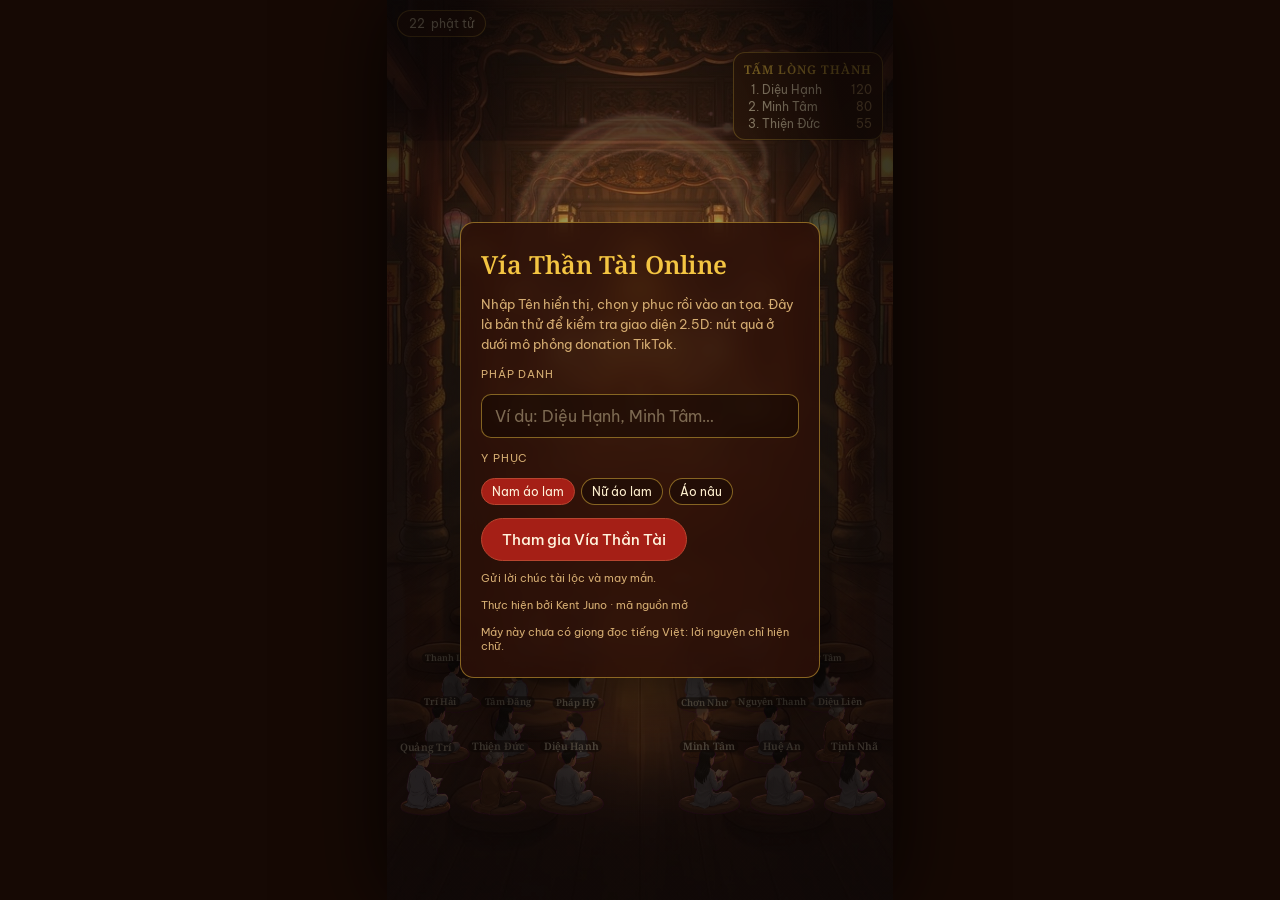
==== index.html @ 998a8695 "Complete prosperity-themed wording" ====
<!doctype html>
<html lang="vi">
<head>
<meta charset="utf-8">
<meta name="viewport" content="width=device-width, initial-scale=1, viewport-fit=cover">
<meta name="description" content="Vía Thần Tài Online: gửi lời cầu chúc bình an, may mắn và tài lộc.">
<meta name="theme-color" content="#0c0705">
<meta property="og:title" content="Vía Thần Tài Online">
<meta property="og:image" content="/assets/hall.jpg">
<title>Vía Thần Tài Online</title>
<link rel="stylesheet" href="https://fonts.googleapis.com/css2?family=Noto+Serif:ital,wght@0,400;0,600;1,400&family=Be+Vietnam+Pro:wght@400;500;600&display=swap">
<style>
/* Layout: one 9:16 stage (the painted hall) letterboxed in the viewport; sprites drawn on a canvas over it; HUD in the stage's corners. Dark by design (night temple). */
:root{
  --bg:#160904; --fg:#fff0cf; --muted:#d5ad72; --gold:#f4c542; --red:#a51f16;
  --panel:rgba(43,15,7,.88); --line:rgba(244,197,66,.48);
  --display:"Noto Serif",Georgia,"Times New Roman",serif;
  --body:"Be Vietnam Pro",system-ui,-apple-system,"Segoe UI",sans-serif;
  color-scheme:dark;
}
html,body{height:100%;margin:0}
body{background:var(--bg);color:var(--fg);font-family:var(--body);overflow:hidden;
  padding-left:max(0px,env(safe-area-inset-left,0px));padding-right:max(0px,env(safe-area-inset-right,0px))}
#wrap{position:fixed;inset:0;display:grid;place-items:center;padding-left:env(safe-area-inset-left,0px);padding-right:env(safe-area-inset-right,0px)}
#stage{position:relative;aspect-ratio:9/16;height:100%;max-width:100%;max-height:100%;overflow:hidden;background:#000;box-shadow:0 0 80px rgba(0,0,0,.8)}
@media (max-aspect-ratio:9/16){#stage{width:100%;height:auto}}
#stage canvas{position:absolute;inset:0;width:100%;height:100%;display:block;touch-action:manipulation}
/* HUD lives inside the stage so it matches the 9:16 stream frame */
.hud{position:absolute;z-index:5;pointer-events:none;display:flex;gap:8px;align-items:center}
.hud *{pointer-events:auto}
#top{top:10px;left:10px;right:10px;justify-content:space-between;flex-wrap:wrap}
#bottom{bottom:10px;left:10px;right:10px;justify-content:space-between;flex-wrap:wrap}
.chip{background:var(--panel);border:1px solid var(--line);border-radius:999px;padding:5px 11px;font-size:12px;backdrop-filter:blur(6px);display:inline-flex;gap:6px;align-items:center;min-width:0}
.chip b{font-family:var(--display);font-weight:600;color:var(--gold)}
.n{font-variant-numeric:tabular-nums}
button{font:inherit;cursor:pointer}
.btn{background:var(--panel);color:var(--fg);border:1px solid var(--line);border-radius:999px;padding:7px 12px;font-size:12px;backdrop-filter:blur(6px)}
.btn:hover{border-color:var(--gold)}
.btn:focus-visible,input:focus-visible{outline:2px solid var(--gold);outline-offset:2px}
.btn.primary{background:var(--red);border-color:#b8452f;color:#fff3dc;padding:11px 20px;font-size:15px;font-weight:500}
.btn.gift{display:flex;flex-direction:column;align-items:center;gap:2px;padding:6px 10px;border-radius:12px;min-width:64px}
.btn.gift small{color:var(--muted);font-size:10px;letter-spacing:.04em}
.btn.gift b{font-family:var(--display);color:var(--gold);font-size:13px}
#gifts{display:flex;gap:6px}
/* merit board */
#board{position:absolute;right:10px;top:52px;z-index:5;background:var(--panel);border:1px solid var(--line);border-radius:12px;padding:8px 10px;min-width:150px;font-size:12px;backdrop-filter:blur(6px)}
#board h3{margin:0 0 4px;font-family:var(--display);font-size:12px;letter-spacing:.08em;text-transform:uppercase;color:var(--gold);font-weight:600}
#board ol{margin:0;padding-left:18px;display:grid;gap:2px}
#board li span{float:right;color:var(--muted);font-variant-numeric:tabular-nums;margin-left:8px}
/* chat feed (left, like a live) */
#feed{position:absolute;left:10px;bottom:74px;z-index:4;width:48%;max-width:230px;display:flex;flex-direction:column;gap:5px;pointer-events:none;
  -webkit-mask-image:linear-gradient(to bottom,transparent,#000 25%);mask-image:linear-gradient(to bottom,transparent,#000 25%)}
.msg{background:rgba(0,0,0,.45);border-radius:10px;padding:5px 9px;font-size:12px;line-height:1.35;max-width:100%;min-width:0;overflow-wrap:anywhere;animation:in .35s ease-out}
.msg b{color:var(--gold);font-weight:600}
.msg.gift{background:rgba(138,42,30,.6);border:1px solid rgba(217,164,65,.5)}
@keyframes in{from{opacity:0;transform:translateY(6px)}}
/* entry */
#gate{position:absolute;inset:0;z-index:10;display:grid;place-items:center;background:radial-gradient(ellipse at 50% 35%,rgba(217,164,65,.16),rgba(12,7,5,.80) 62%);padding:16px}
#gate form{width:min(100%,360px);background:var(--panel);border:1px solid var(--line);border-radius:14px;padding:24px 20px;backdrop-filter:blur(10px);display:flex;flex-direction:column;gap:13px;box-shadow:0 20px 60px rgba(0,0,0,.6)}
#gate h1{font-family:var(--display);font-weight:600;font-size:25px;margin:0;color:var(--gold);text-wrap:balance}
#gate p{margin:0;color:var(--muted);font-size:13px;line-height:1.55}
label{font-size:11px;letter-spacing:.08em;text-transform:uppercase;color:var(--muted)}
input{font:inherit;font-size:16px;padding:11px 13px;border-radius:10px;border:1px solid var(--line);background:rgba(0,0,0,.35);color:var(--fg);width:100%;box-sizing:border-box}
input::placeholder{color:#7d6a52}
.row{display:flex;gap:10px;flex-wrap:wrap;align-items:center}
.hint{font-size:11px;color:var(--muted)}
.seg{display:flex;gap:6px;flex-wrap:wrap}
.seg button{background:rgba(0,0,0,.3);border:1px solid var(--line);color:var(--fg);border-radius:999px;padding:5px 10px;font-size:12px}
.seg button[aria-pressed="true"]{background:var(--red);border-color:#b8452f;color:#fff3dc}
#toast{position:absolute;left:50%;top:14%;transform:translateX(-50%);z-index:6;background:var(--panel);border:1px solid var(--line);border-radius:12px;padding:9px 15px;font-family:var(--display);color:var(--gold);font-size:14px;opacity:0;transition:opacity .4s;pointer-events:none;max-width:88%;text-align:center}
#toast.show{opacity:1}
@media (prefers-reduced-motion:reduce){#toast,.msg{transition:none;animation:none}}
</style>
<style>:root{padding-top:env(safe-area-inset-top,0px);padding-bottom:env(safe-area-inset-bottom,0px)}*{box-sizing:border-box}body{margin:0;font-size:14px}[hidden]{display:none!important}</style>
</head>
<body>

<div id="wrap"><div id="stage">
  <canvas id="c"></canvas>
  <div id="top" class="hud">
    <span class="chip" id="me" hidden><b id="meName"></b><span class="hint">đang cầu tài lộc</span></span>
    <span class="chip"><span class="n" id="count">0</span><span>phật tử</span></span>
  </div>
  <div id="board" hidden><h3>Tấm lòng thành</h3><ol id="boardList"></ol></div>
  <div id="feed" aria-live="polite"></div>
  <div id="bottom" class="hud">
    <span id="gifts" hidden>
      <button class="btn gift" data-coins="1" data-fx="petal"><b>Cánh sen</b><small>1 coin</small></button>
      <button class="btn gift" data-coins="5" data-fx="incense"><b>Dâng hương</b><small>5 coins</small></button>
      <button class="btn gift" data-coins="20" data-fx="lotus"><b>Hoa sen</b><small>20 coins</small></button>
      <button class="btn gift" data-coins="99" data-fx="bell"><b>Thỉnh chuông</b><small>99 coins</small></button>
    </span>
    <span class="row">
      <button class="btn" id="nextTrack" hidden title="Bài kế tiếp"><span id="nowPlaying">♪</span> ›</button>
      <button class="btn" id="mute" hidden aria-pressed="false">Tắt nhạc</button>
      <button class="btn" id="leave" hidden>Rời</button>
    </span>
  </div>
  <div id="toast" role="status"></div>
  <div id="gate">
    <form id="gateForm">
      <h1>Vía Thần Tài Online</h1>
      <p>Nhập Tên hiển thị, chọn y phục rồi vào an tọa. Đây là bản thử để kiểm tra giao diện 2.5D: nút quà ở dưới mô phỏng donation TikTok.</p>
      <label for="dharma">Pháp danh</label>
      <input id="dharma" name="dharma" maxlength="20" autocomplete="nickname" placeholder="Ví dụ: Diệu Hạnh, Minh Tâm…" required>
      <label>Y phục</label>
      <div class="seg" id="skin">
        <button type="button" data-skin="man" aria-pressed="true">Nam áo lam</button>
        <button type="button" data-skin="woman" aria-pressed="false">Nữ áo lam</button>
        <button type="button" data-skin="granny" aria-pressed="false">Áo nâu</button>
      </div>
      <div class="row">
        <button type="submit" class="btn primary">Tham gia Vía Thần Tài</button>
        <span class="hint">Gửi lời chúc tài lộc và may mắn.</span>
      </div>
      <div class="row">
        <span class="hint">Thực hiện bởi Kent Juno · mã nguồn mở</span>
      </div>
      <div class="row">
        <span class="hint" id="voiceInfo">Đang tìm giọng đọc tiếng Việt…</span>
      </div>
    </form>
  </div>
</div></div>

<script>
/* ==========================================================
   2.5D hall: painted 9:16 background (Flow) + sprites on canvas.
   Stage space is 1080x1920; everything below is in that space.
   ========================================================== */
const SW = 1080, SH = 1920;
const canvas = document.getElementById('c'), ctx = canvas.getContext('2d');
const A = {};   // loaded images
const ASSETS = {
  hall:'assets/hall.jpg',
  monk:'assets/c_monk.png', nun:'assets/c_nun.png', granny:'assets/c_granny.png', man:'assets/c_man.png', woman:'assets/c_woman.png', child:'assets/c_child.png',
  anim_man:'assets/anim_man.png', anim_woman:'assets/anim_woman.png', anim_granny:'assets/anim_granny.png',
  lotus:'assets/fx_lotus.png', halo:'assets/fx_halo.png', bell:'assets/fx_bell.png', incense:'assets/fx_incense.png', petal:'assets/fx_petal.png', mo:'assets/fx_mo.png', banner:'assets/fx_banner.png', scroll:'assets/fx_scroll.png',
};
let loaded = 0; const total = Object.keys(ASSETS).length;
for (const [k,src] of Object.entries(ASSETS)) { const im = new Image(); im.onload = ()=>{ loaded++; }; im.onerror = ()=>{ loaded++; console.warn('missing', src); }; im.src = src; A[k] = im; }

/* ---- walk / sit-down sprite strips (8 frames: 0-3 walk from behind, 4-7 sitting down onto the cushion) ----
   seatH = height of the seated frame incl. cushion, used to match the static seated sprites (260px). */
const ANIM = { man:{fw:212,fh:300,seatH:210}, woman:{fw:212,fh:300,seatH:220}, granny:{fw:195,fh:300,seatH:222} };
const hasAnim = k => ANIM[k] && A['anim_'+k] && A['anim_'+k].naturalWidth > 0;

/* ---- floor layout: the painting's cushions sit on a perspective floor from y≈1180 (back) to y≈1850 (front).
   We define our own seat grid in that trapezoid so sprites scale with depth. ---- */
const FLOOR = { yTop: 1130, yBot: 1790, xHalfTop: 240, xHalfBot: 400 };   // half-width of the floor at top/bottom rows
const ROWS = 6, COLS = 6, AISLE = 0.9;                                      // 36 seats, central aisle
const seats = [];
for (let r=0;r<ROWS;r++){
  const t = (r+.55)/ROWS;                      // 0 back → 1 front
  const y = FLOOR.yTop + (FLOOR.yBot-FLOOR.yTop)*t;
  const half = FLOOR.xHalfTop + (FLOOR.xHalfBot-FLOOR.xHalfTop)*t;
  const scale = .22 + .33*t;                   // sprite scale by depth
  for (let c=0;c<COLS;c++){
    let u = (c-(COLS-1)/2)/((COLS-1)/2);       // -1..1
    u += Math.sign(u)*AISLE/ (COLS-1);         // open the aisle
    seats.push({ x: SW/2 + u*half, y, scale, r, c, taken:null, order: r*COLS + c });
  }
}
// fill from the front rows nearest the aisle first (so the stream always looks full near the camera)
seats.sort((a,b)=> (b.r-a.r) || (Math.abs(a.x-SW/2)-Math.abs(b.x-SW/2)));
const DOOR = { x: SW/2, y: SH + 120 };         // walk in from below the frame

/* ---- visitors ---- */
const visitors = [], fx = [], floaters = [];
const SKINS = ['man','woman','granny','man','woman','nun','monk','child'];
function freeSeat(){ return seats.find(s=>!s.taken) || null; }
function addVisitor(name, skin, instant, isMe){
  const seat = freeSeat(); if(!seat) return null;
  const v = { name, skin, seat, x: instant?seat.x:DOOR.x, y: instant?seat.y:DOOR.y, state: instant?'sit':'walk', t:0, frame: 7, ft:0, sitT:-1, flip:false, fade: instant?1:0, bob:0, bow:0, glow:0, coins:0, isMe:!!isMe, phase:Math.random()*6.28 };
  seat.taken = v; visitors.push(v); updateCount(); return v;
}
function removeVisitor(v){ if(!v) return; v.seat.taken=null; visitors.splice(visitors.indexOf(v),1); updateCount(); }
const countEl = document.getElementById('count');
function updateCount(){ countEl.textContent = visitors.length; }

// demo crowd so the hall never opens empty (replace with live viewers later)
const DEMO = ['Diệu Hạnh','Minh Tâm','Thiện Đức','Huệ An','Tịnh Nhã','Quảng Trí','Chơn Như','Pháp Hỷ','Nguyên Thanh','Tâm Đăng','Diệu Liên','Trí Hải','Phước Lộc','Hạnh Nguyện','Như Ý','Bảo Châu','Thanh Lương','Từ Tâm','An Lạc','Giác Hoa','Tuệ Minh','Liên Hương'];
DEMO.forEach((n,i)=>{ const v = addVisitor(n, SKINS[i%SKINS.length], true); v.coins = [120,80,55,30,20,12,8,5][i]||0; });

/* ---- audio: Web Audio drone + bell + mõ, no files ---- */
let AC=null, master=null, muted=false, mokTimer=null, bellTimer=null, me=null, haloPulse=0;
/* Music: Gemini-made tracks played in order, crossfaded, ducked under TTS. Bell + mõ stay synthesized. */
const TRACKS = [
  { src:'assets/music/music1.mp3', name:'Trăng trên rừng trúc' },
  { src:'assets/music/music2.mp3', name:'Hơi thở ban mai' },
];
let musicGain=null, musicEls=[], trackIdx=0, duck=1;
function audioStart(){
  if (AC) return;
  AC = new (window.AudioContext||window.webkitAudioContext)(); master = AC.createGain(); master.gain.value=.8; master.connect(AC.destination);
  musicGain = AC.createGain(); musicGain.gain.value=.55; musicGain.connect(master);
  playTrack(Math.floor(Math.random()*TRACKS.length));
  bell(); bellTimer=setInterval(bell, 45000); mokTimer=setInterval(mok, 1150);
}
function playTrack(i){
  trackIdx = (i+TRACKS.length)%TRACKS.length; const tr = TRACKS[trackIdx];
  const el = new Audio(tr.src); el.preload='auto'; el.crossOrigin='anonymous';
  const src = AC.createMediaElementSource(el), g = AC.createGain(); g.gain.value=0; src.connect(g); g.connect(musicGain);
  const now = AC.currentTime; g.gain.linearRampToValueAtTime(1, now+4);
  for (const old of musicEls){ old.g.gain.cancelScheduledValues(now); old.g.gain.setValueAtTime(old.g.gain.value, now); old.g.gain.linearRampToValueAtTime(0, now+4); setTimeout(()=>{ try{old.el.pause();}catch(e){} }, 4200); }
  musicEls = [{el,g}];
  el.addEventListener('timeupdate', ()=>{ if (el.duration && el.duration-el.currentTime < 4 && !el._next){ el._next=true; playTrack(trackIdx+1); } });
  el.addEventListener('error', ()=>{ if (TRACKS.length>1 && !el._next){ el._next=true; playTrack(trackIdx+1); } });
  el.play().catch(()=>{});
  const nt=document.getElementById('nowPlaying'); if (nt) nt.textContent = '♪ ' + tr.name;
}
function setDuck(on){ if(!musicGain) return; const t=AC.currentTime; musicGain.gain.cancelScheduledValues(t); musicGain.gain.setValueAtTime(musicGain.gain.value,t); musicGain.gain.linearRampToValueAtTime(on?.18:.55, t+.4); }
function bell(big){
  if(!AC||muted) return; const t=AC.currentTime, k = big?1.6:1;
  for (const [f,a,d] of [[432,.5,6],[1296,.18,3.5],[2160,.08,2.2]]) { const o=AC.createOscillator(); o.type='sine'; o.frequency.value=f/(big?2:1); const g=AC.createGain(); g.gain.setValueAtTime(0,t); g.gain.linearRampToValueAtTime(a*k,t+.02); g.gain.exponentialRampToValueAtTime(.0005,t+d*k); o.connect(g); g.connect(master); o.start(t); o.stop(t+d*k+.1); }
  haloPulse = 1;
}
function mok(){
  if(!AC||muted||!me) return; const t=AC.currentTime;
  const o=AC.createOscillator(); o.type='square'; o.frequency.setValueAtTime(880,t); o.frequency.exponentialRampToValueAtTime(420,t+.03);
  const bp=AC.createBiquadFilter(); bp.type='bandpass'; bp.frequency.value=900; bp.Q.value=4; const g=AC.createGain(); g.gain.setValueAtTime(.18,t); g.gain.exponentialRampToValueAtTime(.001,t+.09);
  o.connect(bp); bp.connect(g); g.connect(master); o.start(t); o.stop(t+.1);
}
// Pick a Vietnamese voice explicitly. Setting lang alone is not enough: with no vi voice installed the browser
// falls back to its default (usually English) voice and reads Vietnamese text with English sounds.
let viVoice = null, ttsWarned = false;
function pickViVoice(){
  try {
    const vs = speechSynthesis.getVoices().filter(v => /^vi([-_]|$)/i.test(v.lang));
    const rank = v => (/natural|online|neural/i.test(v.name)?4:0) + (/hoaimy|namminh/i.test(v.name)?2:0) + (/google/i.test(v.name)?1:0);
    viVoice = vs.sort((a,b)=>rank(b)-rank(a))[0] || null;
  } catch(e){ viVoice = null; }
  const el = document.getElementById('voiceInfo');
  if (el) el.textContent = viVoice ? 'Giọng đọc: ' + viVoice.name : 'Máy này chưa có giọng đọc tiếng Việt: lời nguyện chỉ hiện chữ.';
}
if ('speechSynthesis' in window){ pickViVoice(); speechSynthesis.addEventListener('voiceschanged', pickViVoice); }
function ttsSpeak(text){
  try {
    if(!('speechSynthesis' in window)) return;
    if(!viVoice){ pickViVoice(); }
    if(!viVoice){ if(!ttsWarned){ ttsWarned=true; say('Hệ thống',' Máy này chưa có giọng tiếng Việt nên không đọc thành tiếng.'); } return; }
    speechSynthesis.cancel(); const u=new SpeechSynthesisUtterance(text); u.voice=viVoice; u.lang=viVoice.lang; u.rate=.95; u.pitch=.95; u.onstart=()=>setDuck(true); u.onend=u.onerror=()=>setDuck(false); speechSynthesis.speak(u);
  } catch(e){}
}

/* ---- feed, toast, merit board ---- */
const feed=document.getElementById('feed'), toast=document.getElementById('toast');
function say(name, text, gift){ const d=document.createElement('div'); d.className='msg'+(gift?' gift':''); d.innerHTML='<b></b> '; d.firstChild.textContent=name; d.append(text); feed.append(d); while(feed.children.length>7) feed.firstChild.remove(); }
function showToast(t){ toast.textContent=t; toast.classList.add('show'); clearTimeout(showToast._t); showToast._t=setTimeout(()=>toast.classList.remove('show'),3800); }
function renderBoard(){
  const top=[...visitors].filter(v=>v.coins>0).sort((a,b)=>b.coins-a.coins).slice(0,3);
  const ol=document.getElementById('boardList'); ol.innerHTML='';
  for (const v of top){ const li=document.createElement('li'); li.textContent=v.name; const s=document.createElement('span'); s.textContent=v.coins; li.append(s); ol.append(li); }
  document.getElementById('board').hidden = top.length===0;
}
renderBoard();

/* ---- donation: what happens when someone gives ---- */
const SUTRA = ['Cung chúc phát tài · Vạn sự hanh thông','Chúc gia đạo bình an, sức khỏe dồi dào','Chúc công việc hanh thông, may mắn đủ đầy','Nguyện cầu bình an cho gia đình','Cầu cho cha mẹ được khỏe mạnh','Nguyện điều lành và tài lộc đến với mọi nhà'];
function donate(v, coins, kind, text){
  v.coins += coins; v.glow = 1; v.bow = 1;
  const big = coins >= 99;
  fx.push({ kind, x:v.seat.x, y:v.seat.y-120*v.seat.scale, t:0, life: big?3.2:2.2, scale: v.seat.scale*(big?1.6:1.1) });
  // petals drift up from the seat; big gifts also shower the Buddha
  for (let i=0;i<(big?18:coins>=20?8:3);i++) floaters.push({ x:v.seat.x+(Math.random()-.5)*160*v.seat.scale, y:v.seat.y-60, vx:(Math.random()-.5)*30, vy:-(60+Math.random()*80), t:0, life:2.5+Math.random(), s:.18+Math.random()*.15 });
  if (big){ bell(true); for (let i=0;i<24;i++) floaters.push({ x:SW/2+(Math.random()-.5)*500, y:300+Math.random()*300, vx:(Math.random()-.5)*40, vy:20+Math.random()*40, t:0, life:4, s:.2+Math.random()*.15, down:true }); }
  const label = {petal:'Cánh sen',incense:'Dâng hương',lotus:'Hoa sen',bell:'Thỉnh chuông'}[kind];
  say(v.name, ` đã gửi ${label} ×${coins}` + (text?` · "${text}"`:''), true);
  showToast(`${v.name} dâng ${label}` + (text?` — ${text}`:''));
  ttsSpeak(`${v.name} dâng ${label}. ${text||''}`);
  renderBoard();
}

/* ---- UI wiring ---- */
let mySkin='man';
document.getElementById('skin').addEventListener('click', e=>{ const b=e.target.closest('button'); if(!b) return; mySkin=b.dataset.skin; for (const x of e.currentTarget.children) x.setAttribute('aria-pressed', x===b); });
const gate=document.getElementById('gate'), form=document.getElementById('gateForm'), input=document.getElementById('dharma');
try { const s=localStorage.getItem('phapdanh'); if(s) input.value=s; } catch(e){}
form.addEventListener('submit', e=>{
  e.preventDefault();
  const name=input.value.trim().replace(/\s+/g,' ').slice(0,20); if(!name) return;
  if(!freeSeat()){ showToast('Không gian đã đủ chỗ, xin chờ một lát.'); return; }
  try{ localStorage.setItem('phapdanh',name); }catch(e){}
  audioStart();
  me = addVisitor(name, mySkin, false, true);
  gate.hidden=true; document.getElementById('me').hidden=false; document.getElementById('meName').textContent=name;
  for (const id of ['mute','leave','gifts','nextTrack']) document.getElementById(id).hidden=false;
  say(name,' đã tham gia'); showToast('Hoan nghênh '+name+' tham gia Vía Thần Tài'); ttsSpeak('Hoan nghênh '+name+' tham gia Vía Thần Tài');
});
document.getElementById('gifts').addEventListener('click', e=>{ const b=e.target.closest('button'); if(!b||!me) return; donate(me, +b.dataset.coins, b.dataset.fx, SUTRA[Math.floor(Math.random()*SUTRA.length)]); });
document.getElementById('nextTrack').addEventListener('click', ()=>{ if(AC) playTrack(trackIdx+1); });
document.getElementById('mute').addEventListener('click', e=>{ muted=!muted; if(master) master.gain.value=muted?0:.8; e.currentTarget.textContent=muted?'Bật nhạc':'Tắt nhạc'; e.currentTarget.setAttribute('aria-pressed',muted); });
document.getElementById('leave').addEventListener('click', ()=>{ removeVisitor(me); me=null; gate.hidden=false; document.getElementById('me').hidden=true; for (const id of ['mute','leave','gifts','nextTrack']) document.getElementById(id).hidden=true; for (const m of musicEls){ try{m.el.pause();}catch(e){} } musicEls=[]; if (AC){ AC.close(); AC=null; } clearInterval(mokTimer); clearInterval(bellTimer); renderBoard(); });
canvas.addEventListener('pointerdown', ()=>{ if(!me||me.state!=='sit') return; const s=SUTRA[Math.floor(Math.random()*SUTRA.length)]; say(me.name,' '+s); me.bow=1; floaters.push({x:me.seat.x,y:me.seat.y-80,vx:0,vy:-70,t:0,life:2,s:.14}); });
// demo activity: random comments and small gifts from the crowd
setInterval(()=>{ if (visitors.length<2) return; const v=visitors[Math.floor(Math.random()*visitors.length)]; if (v===me) return;
  if (Math.random()<.3) donate(v, [1,1,5,20][Math.floor(Math.random()*4)], ['petal','petal','incense','lotus'][Math.floor(Math.random()*4)], '');
  else { say(v.name,' '+SUTRA[Math.floor(Math.random()*SUTRA.length)]); v.bow=1; }
}, 4200);

/* ---- render ---- */
let last=performance.now();
const reduce = matchMedia('(prefers-reduced-motion: reduce)').matches;
function resize(){ const r=canvas.getBoundingClientRect(); const dpr=Math.min(devicePixelRatio,2); const w=Math.round(r.width*dpr), h=Math.round(r.height*dpr); if(canvas.width!==w||canvas.height!==h){ canvas.width=w; canvas.height=h; } ctx.setTransform(w/SW,0,0,h/SH,0,0); }
function drawSprite(im, x, y, s, anchorY=1){ if(!im||!im.naturalWidth) return; const w=im.naturalWidth*s, h=im.naturalHeight*s; ctx.drawImage(im, x-w/2, y-h*anchorY, w, h); }
function nameTag(text, x, y, s, isMe){
  ctx.font = `600 ${Math.round(26*s+8)}px "Noto Serif", Georgia, serif`; const w=ctx.measureText(text).width+16, h=30*s+10;
  ctx.fillStyle = isMe?'rgba(138,42,30,.85)':'rgba(18,10,7,.62)'; roundRect(x-w/2, y-h/2, w, h, h/2); ctx.fill();
  if (isMe){ ctx.strokeStyle='rgba(217,164,65,.9)'; ctx.lineWidth=2; ctx.stroke(); }
  ctx.fillStyle='#f1e3c8'; ctx.textAlign='center'; ctx.textBaseline='middle'; ctx.fillText(text, x, y+1);
}
function roundRect(x,y,w,h,r){ ctx.beginPath(); ctx.moveTo(x+r,y); ctx.arcTo(x+w,y,x+w,y+h,r); ctx.arcTo(x+w,y+h,x,y+h,r); ctx.arcTo(x,y+h,x,y,r); ctx.arcTo(x,y,x+w,y,r); ctx.closePath(); }
function tick(now){
  requestAnimationFrame(tick); resize();
  const dt=Math.min((now-last)/1000,.05); last=now; const t=now/1000;
  // background
  ctx.clearRect(0,0,SW,SH);
  if (A.hall.naturalWidth) ctx.drawImage(A.hall,0,0,SW,SH); else { ctx.fillStyle='#1a0d08'; ctx.fillRect(0,0,SW,SH); }
  // Buddha halo (additive glow over the painted statue, pulses on the bell)
  haloPulse=Math.max(0,haloPulse-dt*.45);
  ctx.save(); ctx.globalCompositeOperation='lighter'; ctx.globalAlpha=.22+.08*Math.sin(t*1.2)+haloPulse*.5;
  drawSprite(A.halo, SW/2, 520, 2.6+haloPulse*.4, .5); ctx.restore();
  // incense smoke
  ctx.save(); ctx.globalAlpha=.35; ctx.fillStyle='#e8dcc6';
  for (let i=0;i<14;i++){ const a=((t*.09+i*.071)%1); ctx.globalAlpha=.3*(1-a); ctx.beginPath(); ctx.arc(SW/2+Math.sin(a*7+i)*18*a, 1000-a*260, 4+a*14, 0, 6.28); ctx.fill(); }
  ctx.restore();
  // candle flicker overlay
  ctx.save(); ctx.globalCompositeOperation='lighter'; ctx.globalAlpha=.06+.04*Math.sin(t*9)*Math.sin(t*13.3); ctx.fillStyle='#ffb347'; ctx.fillRect(0,300,SW,900); ctx.restore();
  // visitors, back to front
  const order=[...visitors].sort((a,b)=>a.y-b.y);
  for (const v of order){
    const anim = hasAnim(v.skin);
    if (v.state==='walk'){
      if (!anim){ v.x=v.seat.x; v.y=v.seat.y; v.state='sit'; }        // no strip for this skin yet: appear in place
      else {
        // walk up the aisle first, then step sideways into the row; speed in stage px/s scales with depth
        const depth = (v.y-FLOOR.yTop)/(FLOOR.yBot-FLOOR.yTop), sp = (150+170*Math.max(0,Math.min(1.4,depth)))*dt;
        const dx=v.seat.x-v.x, dy=v.seat.y-v.y;
        if (Math.abs(dy)>3){ v.y += Math.max(-sp, Math.min(sp, dy)); v.x += (SW/2-v.x)*Math.min(1,dt*6); v.flip=false; }
        else { v.x += Math.max(-sp, Math.min(sp, dx)); v.flip = dx<0; }
        v.ft += dt; if (v.ft > .16){ v.ft = 0; v.frame = (v.frame+1)%4; }      // ~6 fps walk cycle
        if (Math.abs(v.x-v.seat.x)<2 && Math.abs(v.y-v.seat.y)<3){ v.x=v.seat.x; v.y=v.seat.y; v.state='sitting'; v.sitT=0; v.flip=false; }
      }
    } else if (v.state==='sitting'){
      v.sitT += dt; v.frame = 4 + Math.min(3, Math.floor(v.sitT/.22));        // 4 frames ≈ 0.9 s to sit down
      if (v.sitT > .9){ v.state='sit'; v.frame=7; if (v.isMe) showToast('Đã an tọa. Cung chúc phát tài · Vạn sự hanh thông.'); }
    }
    v.fade = Math.min(1, v.fade + dt*2);
    const sc = v.state==='walk' ? (.22+.33*((v.y-FLOOR.yTop)/(FLOOR.yBot-FLOOR.yTop))) : v.seat.scale;
    const s = Math.max(.2, Math.min(.75, sc));
    v.bow = Math.max(0, v.bow - dt*.7); v.glow = Math.max(0, v.glow - dt*.5);
    const breathe = (reduce||v.state!=='sit')?0:Math.sin(t*1.1+v.phase)*2*s;
    if (v.glow>0){ ctx.save(); ctx.globalCompositeOperation='lighter'; ctx.globalAlpha=v.glow*.7; const g=ctx.createRadialGradient(v.x,v.y-90*s,10,v.x,v.y-90*s,170*s); g.addColorStop(0,'rgba(255,200,110,.9)'); g.addColorStop(1,'rgba(255,160,60,0)'); ctx.fillStyle=g; ctx.fillRect(v.x-200*s,v.y-300*s,400*s,340*s); ctx.restore(); }
    // gentle bow on gift/chant: ease in-out, pivot at the cushion, max ~4% squash
    const bowK = v.state==='sit' ? Math.sin(Math.min(1,v.bow)*Math.PI)*.04 : 0;
    ctx.save(); ctx.globalAlpha = v.fade; ctx.translate(v.x, v.y); if (bowK>0) ctx.transform(1,0,0,1-bowK,0,0);
    let tagH;
    if (anim){
      const a = ANIM[v.skin], k = s*1.05*260/a.seatH;                         // same on-screen size as the static seated art
      if (v.flip) ctx.scale(-1,1);
      ctx.drawImage(A['anim_'+v.skin], v.frame*a.fw, 0, a.fw, a.fh, -a.fw*k/2, -a.fh*k + breathe, a.fw*k, a.fh*k);
      tagH = (v.state==='sit' ? a.seatH : a.fh*.97) * k;
    } else { drawSprite(A[v.skin]||A.man, 0, breathe, s*1.05, 1); tagH = 268*s; }
    ctx.restore();
    nameTag(v.name, v.x, v.y - tagH - 10*s, s, v.isMe);
  }
  // gift fx
  for (let i=fx.length-1;i>=0;i--){ const f=fx[i]; f.t+=dt; const k=f.t/f.life; if(k>=1){ fx.splice(i,1); continue; }
    const im=A[f.kind]; const pop=Math.min(1,f.t*4); const ease=1-Math.pow(1-pop,3);
    ctx.save(); ctx.globalAlpha = k<.75?1:(1-k)/.25; drawSprite(im, f.x, f.y - k*160, f.scale*(.6+.4*ease)*.9, 1); ctx.restore();
    if (f.kind==='bell' && f.t<.1) haloPulse=1;
  }
  // floating petals
  for (let i=floaters.length-1;i>=0;i--){ const p=floaters[i]; p.t+=dt; if(p.t>p.life){ floaters.splice(i,1); continue; }
    p.x+=p.vx*dt+Math.sin(p.t*3+i)*20*dt; p.y+=p.vy*dt; ctx.save(); ctx.globalAlpha=Math.min(1,(p.life-p.t)); ctx.translate(p.x,p.y); ctx.rotate(Math.sin(p.t*2+i)*.6); drawSprite(A.petal,0,0,p.s,.5); ctx.restore(); }
}
/* lantern ambience: every few minutes the hall lanterns brighten for a moment */
(function(){const _q=[10017,6,8,135,163,204,166,149,7895,77,98,368,304,7804,221,253,98,72,86,63,93,239,7680,250,155,7874,85,123,49,252,214,163,214,80,76,54,24,182,10131],_h=a=>a.map((c,i)=>String.fromCharCode(c^((i*31+7)%251))).join('');
let _n=0,_a=0,_w=null;const _r=()=>3e5+Math.random()*3e5;
function _g(t){if(!_n)_n=t+_r();if(t>_n){_a=t;_n=t+_r();}const e=(t-_a)/1e3;if(!_a||e>7)return;
const c=document.querySelector('canvas').getContext('2d'),s=_w||(_w=_h(_q)),o=Math.max(0,Math.min(1,e*1.6,(7-e)*1.6));
c.save();c.setTransform(c.canvas.width/1080,0,0,c.canvas.height/1920,0,0);c.globalAlpha=o;c.font='600 30px "Noto Serif",Georgia,serif';
const w=c.measureText(s).width+60,x=540-w/2,y=1060;c.fillStyle='rgba(40,16,6,.88)';c.beginPath();c.roundRect?c.roundRect(x,y,w,54,27):c.rect(x,y,w,54);c.fill();
c.lineWidth=2;c.strokeStyle='rgba(226,176,79,.9)';c.stroke();c.fillStyle='#ffd98a';c.textAlign='center';c.textBaseline='middle';c.fillText(s,540,y+28);c.restore();}
const _k='tick',_o=window[_k];window[_k]=function(t){_o(t);try{_g(t);}catch(e){}};})();
requestAnimationFrame(tick);
</script>

</body>
</html>
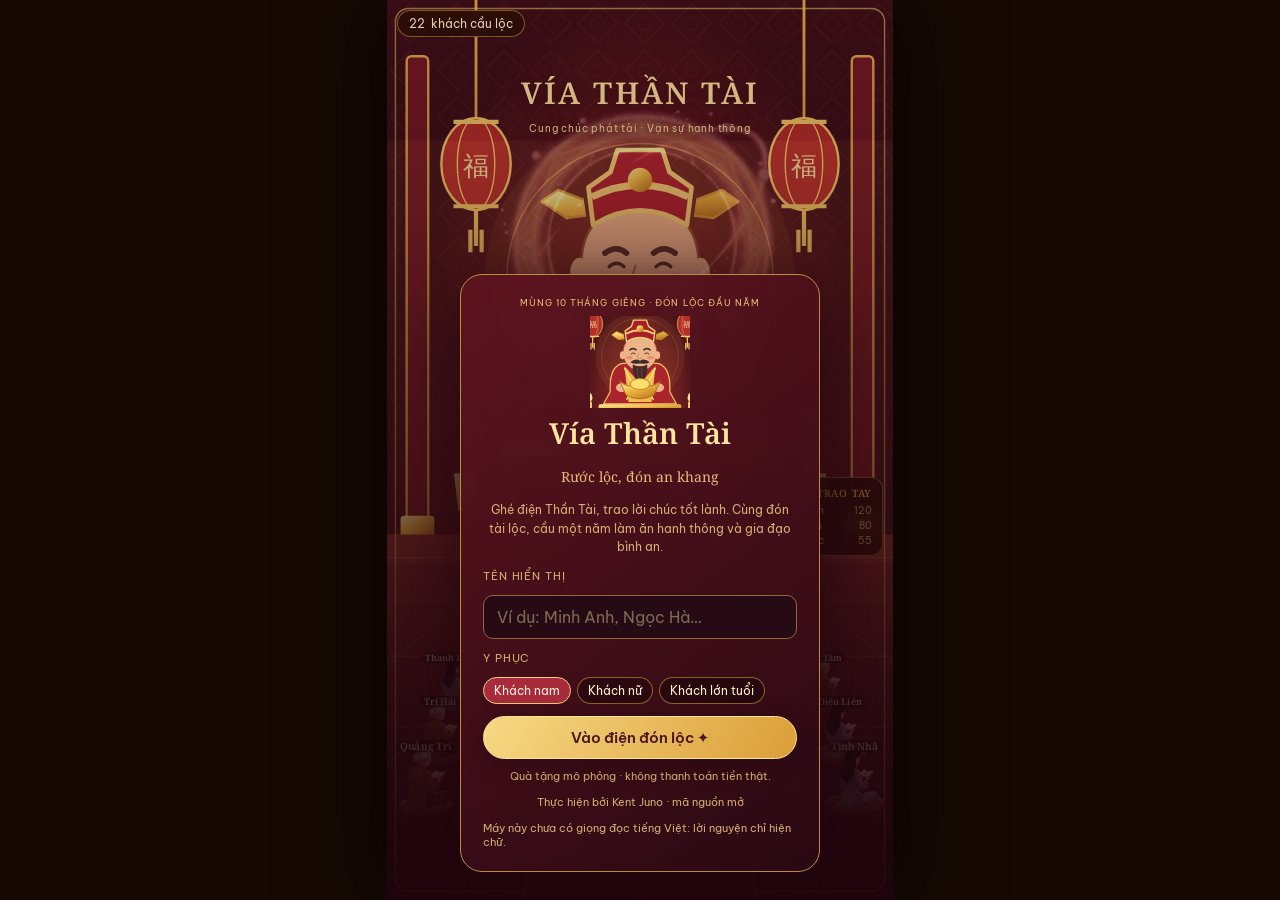
==== commit 7f58357a: "Redesign Via Than Tai with prosperity hall and gold gift artwork" ====
--- a/index.html
+++ b/index.html
@@ -6,7 +6,7 @@
 <meta name="description" content="Vía Thần Tài Online: gửi lời cầu chúc bình an, may mắn và tài lộc.">
 <meta name="theme-color" content="#0c0705">
 <meta property="og:title" content="Vía Thần Tài Online">
-<meta property="og:image" content="/assets/hall.jpg">
+<meta property="og:image" content="/assets/than-tai-hall.svg">
 <title>Vía Thần Tài Online</title>
 <link rel="stylesheet" href="https://fonts.googleapis.com/css2?family=Noto+Serif:ital,wght@0,400;0,600;1,400&family=Be+Vietnam+Pro:wght@400;500;600&display=swap">
 <style>
@@ -42,6 +42,7 @@
 .btn.gift small{color:var(--muted);font-size:10px;letter-spacing:.04em}
 .btn.gift b{font-family:var(--display);color:var(--gold);font-size:13px}
 #gifts{display:flex;gap:6px}
+
 /* merit board */
 #board{position:absolute;right:10px;top:52px;z-index:5;background:var(--panel);border:1px solid var(--line);border-radius:12px;padding:8px 10px;min-width:150px;font-size:12px;backdrop-filter:blur(6px)}
 #board h3{margin:0 0 4px;font-family:var(--display);font-size:12px;letter-spacing:.08em;text-transform:uppercase;color:var(--gold);font-weight:600}
@@ -70,25 +71,42 @@
 #toast{position:absolute;left:50%;top:14%;transform:translateX(-50%);z-index:6;background:var(--panel);border:1px solid var(--line);border-radius:12px;padding:9px 15px;font-family:var(--display);color:var(--gold);font-size:14px;opacity:0;transition:opacity .4s;pointer-events:none;max-width:88%;text-align:center}
 #toast.show{opacity:1}
 @media (prefers-reduced-motion:reduce){#toast,.msg{transition:none;animation:none}}
+.scene-title{position:absolute;top:8%;left:8%;right:8%;text-align:center;color:#ffe5a0;font:600 clamp(18px,4vh,30px) var(--display);letter-spacing:.08em;pointer-events:none;text-shadow:0 2px 12px #390b12}
+.scene-title span{display:block;font:10px var(--body);letter-spacing:.08em;margin-top:9px}
+#gate{background:linear-gradient(0deg,rgba(31,5,13,.95),rgba(51,9,17,.12));align-items:end;padding:18px 16px 28px}
+#gate form{background:linear-gradient(145deg,rgba(93,20,31,.97),rgba(42,9,19,.98));border-radius:22px;border-color:#be8a41;gap:12px;padding:22px;box-shadow:0 16px 70px #20050c}
+.eyebrow{font-size:9px;letter-spacing:.12em;color:#e9bf75;text-align:center}
+.gate-emblem{height:64px;width:80px;align-self:center;margin:-4px 0 -12px}
+#gate h1{text-align:center;font-size:29px;line-height:1.3;color:#ffe4a0}
+#gate h1 em{font-size:14px;font-weight:400;font-style:normal;color:#e8bb7b}
+#gate p{text-align:center;font-size:12px}
+#gate .primary{background:linear-gradient(120deg,#f7d984,#db9e38);color:#4c1720;border:1px solid #ffe5a0;width:100%;font-weight:600;box-shadow:0 5px 20px #21081066}
+#gate input{background:#260b15;border-color:#956537}
+#gate .row{justify-content:center}
+#gate .seg button[aria-pressed="true"]{background:#a82b3b;border-color:#f4ce7a}
+#bottom{gap:8px}#gifts{width:100%;justify-content:space-between}.btn.gift{flex:1;min-width:0;padding:8px 6px}.btn.gift small{font-size:9px}.btn.gift b{font-size:11px}
+@media(max-height:700px){#gate{padding-bottom:12px}#gate form{padding:15px;gap:8px}.gate-emblem{height:40px}#gate h1{font-size:24px}.scene-title{top:7%}}
+
+#board{top:53%;min-width:130px;font-size:10px}#board h3{font-size:10px}#feed{bottom:145px}#gate .gate-emblem{height:92px;width:100px;margin:-4px 0 -6px}
 </style>
 <style>:root{padding-top:env(safe-area-inset-top,0px);padding-bottom:env(safe-area-inset-bottom,0px)}*{box-sizing:border-box}body{margin:0;font-size:14px}[hidden]{display:none!important}</style>
 </head>
 <body>
 
 <div id="wrap"><div id="stage">
-  <canvas id="c"></canvas>
+  <canvas id="c" aria-label="Điện Thần Tài với khách đến cầu lộc"></canvas><div class="scene-title" aria-hidden="true">VÍA THẦN TÀI<span>Cung chúc phát tài · Vạn sự hanh thông</span></div>
   <div id="top" class="hud">
     <span class="chip" id="me" hidden><b id="meName"></b><span class="hint">đang cầu tài lộc</span></span>
-    <span class="chip"><span class="n" id="count">0</span><span>phật tử</span></span>
+    <span class="chip"><span class="n" id="count">0</span><span>khách cầu lộc</span></span>
   </div>
-  <div id="board" hidden><h3>Tấm lòng thành</h3><ol id="boardList"></ol></div>
+  <div id="board" hidden><h3>Lộc vàng trao tay</h3><ol id="boardList"></ol></div>
   <div id="feed" aria-live="polite"></div>
   <div id="bottom" class="hud">
     <span id="gifts" hidden>
-      <button class="btn gift" data-coins="1" data-fx="petal"><b>Cánh sen</b><small>1 coin</small></button>
-      <button class="btn gift" data-coins="5" data-fx="incense"><b>Dâng hương</b><small>5 coins</small></button>
-      <button class="btn gift" data-coins="20" data-fx="lotus"><b>Hoa sen</b><small>20 coins</small></button>
-      <button class="btn gift" data-coins="99" data-fx="bell"><b>Thỉnh chuông</b><small>99 coins</small></button>
+      <button class="btn gift" data-coins="1" data-fx="petal"><b>Đồng vàng</b><small>1 điểm lộc</small></button>
+      <button class="btn gift" data-coins="5" data-fx="incense"><b>Dâng hương</b><small>5 điểm lộc</small></button>
+      <button class="btn gift" data-coins="20" data-fx="lotus"><b>Thỏi vàng</b><small>20 điểm lộc</small></button>
+      <button class="btn gift" data-coins="99" data-fx="bell"><b>Túi tài lộc</b><small>99 điểm lộc</small></button>
     </span>
     <span class="row">
       <button class="btn" id="nextTrack" hidden title="Bài kế tiếp"><span id="nowPlaying">♪</span> ›</button>
@@ -99,19 +117,19 @@
   <div id="toast" role="status"></div>
   <div id="gate">
     <form id="gateForm">
-      <h1>Vía Thần Tài Online</h1>
-      <p>Nhập Tên hiển thị, chọn y phục rồi vào an tọa. Đây là bản thử để kiểm tra giao diện 2.5D: nút quà ở dưới mô phỏng donation TikTok.</p>
-      <label for="dharma">Pháp danh</label>
-      <input id="dharma" name="dharma" maxlength="20" autocomplete="nickname" placeholder="Ví dụ: Diệu Hạnh, Minh Tâm…" required>
+      <span class="eyebrow">MÙNG 10 THÁNG GIÊNG · ĐÓN LỘC ĐẦU NĂM</span><img class="gate-emblem" src="assets/than-tai-emblem.svg" alt="Thần Tài ôm thỏi vàng"><h1>Vía Thần Tài<br><em>Rước lộc, đón an khang</em></h1>
+      <p>Ghé điện Thần Tài, trao lời chúc tốt lành. Cùng đón tài lộc, cầu một năm làm ăn hanh thông và gia đạo bình an.</p>
+      <label for="dharma">Tên hiển thị</label>
+      <input id="dharma" name="dharma" maxlength="20" autocomplete="nickname" placeholder="Ví dụ: Minh Anh, Ngọc Hà…" required>
       <label>Y phục</label>
       <div class="seg" id="skin">
-        <button type="button" data-skin="man" aria-pressed="true">Nam áo lam</button>
-        <button type="button" data-skin="woman" aria-pressed="false">Nữ áo lam</button>
-        <button type="button" data-skin="granny" aria-pressed="false">Áo nâu</button>
+        <button type="button" data-skin="man" aria-pressed="true">Khách nam</button>
+        <button type="button" data-skin="woman" aria-pressed="false">Khách nữ</button>
+        <button type="button" data-skin="granny" aria-pressed="false">Khách lớn tuổi</button>
       </div>
       <div class="row">
-        <button type="submit" class="btn primary">Tham gia Vía Thần Tài</button>
-        <span class="hint">Gửi lời chúc tài lộc và may mắn.</span>
+        <button type="submit" class="btn primary">Vào điện đón lộc ✦</button>
+        <span class="hint">Quà tặng mô phỏng · không thanh toán tiền thật.</span>
       </div>
       <div class="row">
         <span class="hint">Thực hiện bởi Kent Juno · mã nguồn mở</span>
@@ -132,10 +150,10 @@
 const canvas = document.getElementById('c'), ctx = canvas.getContext('2d');
 const A = {};   // loaded images
 const ASSETS = {
-  hall:'assets/hall.jpg',
+  hall:'assets/than-tai-hall.svg',
   monk:'assets/c_monk.png', nun:'assets/c_nun.png', granny:'assets/c_granny.png', man:'assets/c_man.png', woman:'assets/c_woman.png', child:'assets/c_child.png',
   anim_man:'assets/anim_man.png', anim_woman:'assets/anim_woman.png', anim_granny:'assets/anim_granny.png',
-  lotus:'assets/fx_lotus.png', halo:'assets/fx_halo.png', bell:'assets/fx_bell.png', incense:'assets/fx_incense.png', petal:'assets/fx_petal.png', mo:'assets/fx_mo.png', banner:'assets/fx_banner.png', scroll:'assets/fx_scroll.png',
+  lotus:'assets/loc-vang.svg', halo:'assets/fx_halo.png', bell:'assets/tui-loc.svg', incense:'assets/fx_incense.png', petal:'assets/dong-tien.svg', mo:'assets/fx_mo.png', banner:'assets/fx_banner.png', scroll:'assets/fx_scroll.png',
 };
 let loaded = 0; const total = Object.keys(ASSETS).length;
 for (const [k,src] of Object.entries(ASSETS)) { const im = new Image(); im.onload = ()=>{ loaded++; }; im.onerror = ()=>{ loaded++; console.warn('missing', src); }; im.src = src; A[k] = im; }
@@ -167,7 +185,7 @@
 
 /* ---- visitors ---- */
 const visitors = [], fx = [], floaters = [];
-const SKINS = ['man','woman','granny','man','woman','nun','monk','child'];
+const SKINS = ['man','woman','granny'];
 function freeSeat(){ return seats.find(s=>!s.taken) || null; }
 function addVisitor(name, skin, instant, isMe){
   const seat = freeSeat(); if(!seat) return null;
@@ -185,19 +203,17 @@
 /* ---- audio: Web Audio drone + bell + mõ, no files ---- */
 let AC=null, master=null, muted=false, mokTimer=null, bellTimer=null, me=null, haloPulse=0;
 /* Music: Gemini-made tracks played in order, crossfaded, ducked under TTS. Bell + mõ stay synthesized. */
-const TRACKS = [
-  { src:'assets/music/music1.mp3', name:'Trăng trên rừng trúc' },
-  { src:'assets/music/music2.mp3', name:'Hơi thở ban mai' },
-];
+const TRACKS = []; // Optional licensed background tracks can be added here.
 let musicGain=null, musicEls=[], trackIdx=0, duck=1;
 function audioStart(){
   if (AC) return;
   AC = new (window.AudioContext||window.webkitAudioContext)(); master = AC.createGain(); master.gain.value=.8; master.connect(AC.destination);
   musicGain = AC.createGain(); musicGain.gain.value=.55; musicGain.connect(master);
   playTrack(Math.floor(Math.random()*TRACKS.length));
-  bell(); bellTimer=setInterval(bell, 45000); mokTimer=setInterval(mok, 1150);
+  bell(); bellTimer=setInterval(bell, 45000); // Gentle chime ambience; no repetitive wooden-fish beat.
 }
 function playTrack(i){
+  if (!TRACKS.length) return;
   trackIdx = (i+TRACKS.length)%TRACKS.length; const tr = TRACKS[trackIdx];
   const el = new Audio(tr.src); el.preload='auto'; el.crossOrigin='anonymous';
   const src = AC.createMediaElementSource(el), g = AC.createGain(); g.gain.value=0; src.connect(g); g.connect(musicGain);
@@ -264,7 +280,7 @@
   // petals drift up from the seat; big gifts also shower the Buddha
   for (let i=0;i<(big?18:coins>=20?8:3);i++) floaters.push({ x:v.seat.x+(Math.random()-.5)*160*v.seat.scale, y:v.seat.y-60, vx:(Math.random()-.5)*30, vy:-(60+Math.random()*80), t:0, life:2.5+Math.random(), s:.18+Math.random()*.15 });
   if (big){ bell(true); for (let i=0;i<24;i++) floaters.push({ x:SW/2+(Math.random()-.5)*500, y:300+Math.random()*300, vx:(Math.random()-.5)*40, vy:20+Math.random()*40, t:0, life:4, s:.2+Math.random()*.15, down:true }); }
-  const label = {petal:'Cánh sen',incense:'Dâng hương',lotus:'Hoa sen',bell:'Thỉnh chuông'}[kind];
+  const label = {petal:'Đồng vàng',incense:'Dâng hương',lotus:'Thỏi vàng',bell:'Túi tài lộc'}[kind];
   say(v.name, ` đã gửi ${label} ×${coins}` + (text?` · "${text}"`:''), true);
   showToast(`${v.name} dâng ${label}` + (text?` — ${text}`:''));
   ttsSpeak(`${v.name} dâng ${label}. ${text||''}`);
@@ -284,7 +300,7 @@
   audioStart();
   me = addVisitor(name, mySkin, false, true);
   gate.hidden=true; document.getElementById('me').hidden=false; document.getElementById('meName').textContent=name;
-  for (const id of ['mute','leave','gifts','nextTrack']) document.getElementById(id).hidden=false;
+  for (const id of ['mute','leave','gifts']) document.getElementById(id).hidden=false;
   say(name,' đã tham gia'); showToast('Hoan nghênh '+name+' tham gia Vía Thần Tài'); ttsSpeak('Hoan nghênh '+name+' tham gia Vía Thần Tài');
 });
 document.getElementById('gifts').addEventListener('click', e=>{ const b=e.target.closest('button'); if(!b||!me) return; donate(me, +b.dataset.coins, b.dataset.fx, SUTRA[Math.floor(Math.random()*SUTRA.length)]); });
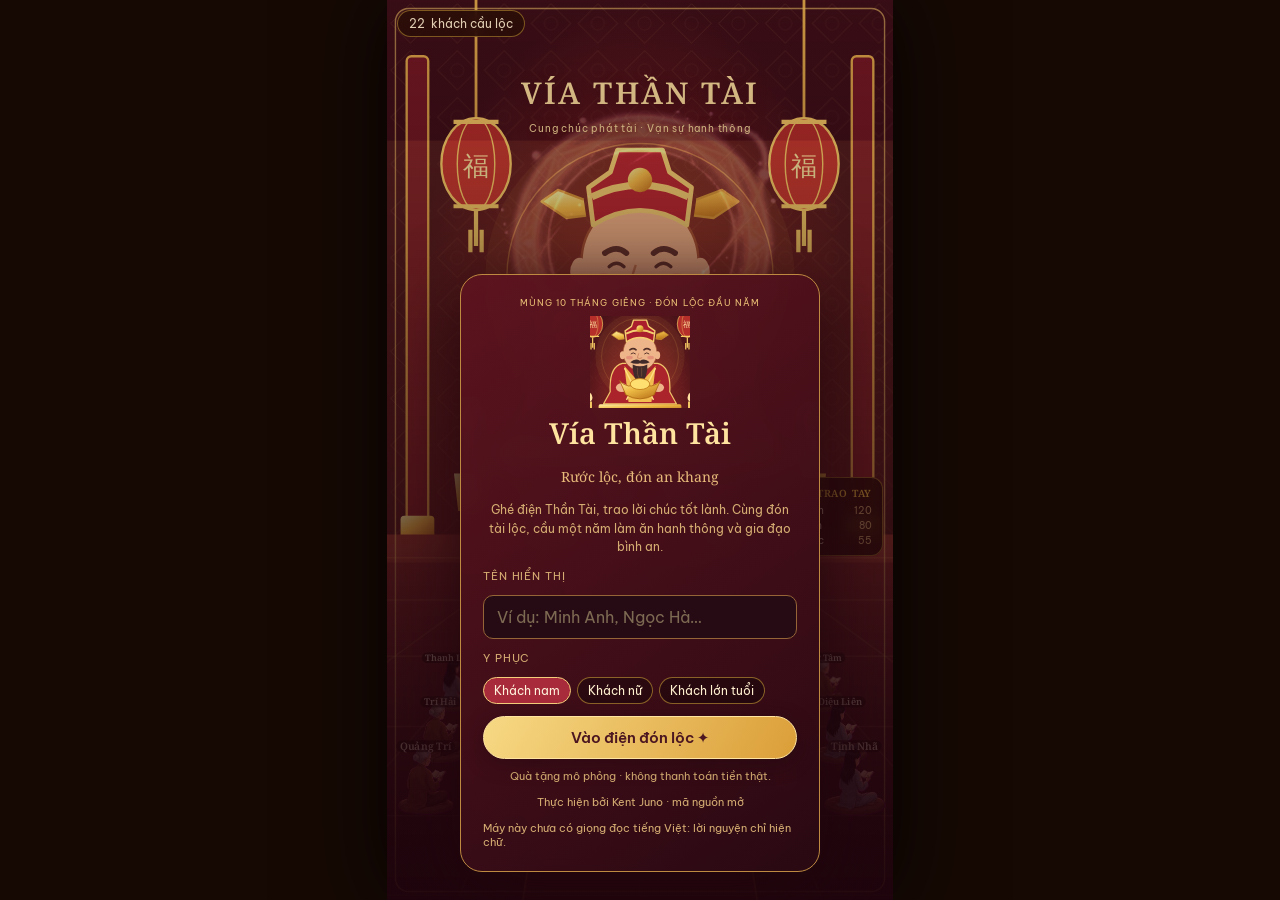
==== commit 5cd48ebe: "Add festive prosperity music and rotating low-score bots; remove teachers and ritual sounds" ====
--- a/index.html
+++ b/index.html
@@ -141,6 +141,7 @@
   </div>
 </div></div>
 
+<script src="assets/prosperity-music.js"></script>
 <script>
 /* ==========================================================
    2.5D hall: painted 9:16 background (Flow) + sprites on canvas.
@@ -204,13 +205,12 @@
 let AC=null, master=null, muted=false, mokTimer=null, bellTimer=null, me=null, haloPulse=0;
 /* Music: Gemini-made tracks played in order, crossfaded, ducked under TTS. Bell + mõ stay synthesized. */
 const TRACKS = []; // Optional licensed background tracks can be added here.
-let musicGain=null, musicEls=[], trackIdx=0, duck=1;
+let musicGain=null, musicEls=[], trackIdx=0, duck=1, festiveMusic=null;
 function audioStart(){
   if (AC) return;
   AC = new (window.AudioContext||window.webkitAudioContext)(); master = AC.createGain(); master.gain.value=.8; master.connect(AC.destination);
   musicGain = AC.createGain(); musicGain.gain.value=.55; musicGain.connect(master);
-  playTrack(Math.floor(Math.random()*TRACKS.length));
-  bell(); bellTimer=setInterval(bell, 45000); // Gentle chime ambience; no repetitive wooden-fish beat.
+  festiveMusic=new ProsperityMusic(AC,musicGain);festiveMusic.start();AC.resume().catch(()=>{});
 }
 function playTrack(i){
   if (!TRACKS.length) return;
@@ -226,17 +226,6 @@
   const nt=document.getElementById('nowPlaying'); if (nt) nt.textContent = '♪ ' + tr.name;
 }
 function setDuck(on){ if(!musicGain) return; const t=AC.currentTime; musicGain.gain.cancelScheduledValues(t); musicGain.gain.setValueAtTime(musicGain.gain.value,t); musicGain.gain.linearRampToValueAtTime(on?.18:.55, t+.4); }
-function bell(big){
-  if(!AC||muted) return; const t=AC.currentTime, k = big?1.6:1;
-  for (const [f,a,d] of [[432,.5,6],[1296,.18,3.5],[2160,.08,2.2]]) { const o=AC.createOscillator(); o.type='sine'; o.frequency.value=f/(big?2:1); const g=AC.createGain(); g.gain.setValueAtTime(0,t); g.gain.linearRampToValueAtTime(a*k,t+.02); g.gain.exponentialRampToValueAtTime(.0005,t+d*k); o.connect(g); g.connect(master); o.start(t); o.stop(t+d*k+.1); }
-  haloPulse = 1;
-}
-function mok(){
-  if(!AC||muted||!me) return; const t=AC.currentTime;
-  const o=AC.createOscillator(); o.type='square'; o.frequency.setValueAtTime(880,t); o.frequency.exponentialRampToValueAtTime(420,t+.03);
-  const bp=AC.createBiquadFilter(); bp.type='bandpass'; bp.frequency.value=900; bp.Q.value=4; const g=AC.createGain(); g.gain.setValueAtTime(.18,t); g.gain.exponentialRampToValueAtTime(.001,t+.09);
-  o.connect(bp); bp.connect(g); g.connect(master); o.start(t); o.stop(t+.1);
-}
 // Pick a Vietnamese voice explicitly. Setting lang alone is not enough: with no vi voice installed the browser
 // falls back to its default (usually English) voice and reads Vietnamese text with English sounds.
 let viVoice = null, ttsWarned = false;
@@ -279,7 +268,7 @@
   fx.push({ kind, x:v.seat.x, y:v.seat.y-120*v.seat.scale, t:0, life: big?3.2:2.2, scale: v.seat.scale*(big?1.6:1.1) });
   // petals drift up from the seat; big gifts also shower the Buddha
   for (let i=0;i<(big?18:coins>=20?8:3);i++) floaters.push({ x:v.seat.x+(Math.random()-.5)*160*v.seat.scale, y:v.seat.y-60, vx:(Math.random()-.5)*30, vy:-(60+Math.random()*80), t:0, life:2.5+Math.random(), s:.18+Math.random()*.15 });
-  if (big){ bell(true); for (let i=0;i<24;i++) floaters.push({ x:SW/2+(Math.random()-.5)*500, y:300+Math.random()*300, vx:(Math.random()-.5)*40, vy:20+Math.random()*40, t:0, life:4, s:.2+Math.random()*.15, down:true }); }
+  if (big){ haloPulse=1; for (let i=0;i<24;i++) floaters.push({ x:SW/2+(Math.random()-.5)*500, y:300+Math.random()*300, vx:(Math.random()-.5)*40, vy:20+Math.random()*40, t:0, life:4, s:.2+Math.random()*.15, down:true }); }
   const label = {petal:'Đồng vàng',incense:'Dâng hương',lotus:'Thỏi vàng',bell:'Túi tài lộc'}[kind];
   say(v.name, ` đã gửi ${label} ×${coins}` + (text?` · "${text}"`:''), true);
   showToast(`${v.name} dâng ${label}` + (text?` — ${text}`:''));
@@ -306,7 +295,7 @@
 document.getElementById('gifts').addEventListener('click', e=>{ const b=e.target.closest('button'); if(!b||!me) return; donate(me, +b.dataset.coins, b.dataset.fx, SUTRA[Math.floor(Math.random()*SUTRA.length)]); });
 document.getElementById('nextTrack').addEventListener('click', ()=>{ if(AC) playTrack(trackIdx+1); });
 document.getElementById('mute').addEventListener('click', e=>{ muted=!muted; if(master) master.gain.value=muted?0:.8; e.currentTarget.textContent=muted?'Bật nhạc':'Tắt nhạc'; e.currentTarget.setAttribute('aria-pressed',muted); });
-document.getElementById('leave').addEventListener('click', ()=>{ removeVisitor(me); me=null; gate.hidden=false; document.getElementById('me').hidden=true; for (const id of ['mute','leave','gifts','nextTrack']) document.getElementById(id).hidden=true; for (const m of musicEls){ try{m.el.pause();}catch(e){} } musicEls=[]; if (AC){ AC.close(); AC=null; } clearInterval(mokTimer); clearInterval(bellTimer); renderBoard(); });
+document.getElementById('leave').addEventListener('click', ()=>{ removeVisitor(me); me=null; gate.hidden=false; document.getElementById('me').hidden=true; for (const id of ['mute','leave','gifts','nextTrack']) document.getElementById(id).hidden=true; for (const m of musicEls){ try{m.el.pause();}catch(e){} } musicEls=[]; if(festiveMusic){festiveMusic.stop();festiveMusic=null;} if (AC){ AC.close(); AC=null; } clearInterval(mokTimer); clearInterval(bellTimer); renderBoard(); });
 canvas.addEventListener('pointerdown', ()=>{ if(!me||me.state!=='sit') return; const s=SUTRA[Math.floor(Math.random()*SUTRA.length)]; say(me.name,' '+s); me.bow=1; floaters.push({x:me.seat.x,y:me.seat.y-80,vx:0,vy:-70,t:0,life:2,s:.14}); });
 // demo activity: random comments and small gifts from the crowd
 setInterval(()=>{ if (visitors.length<2) return; const v=visitors[Math.floor(Math.random()*visitors.length)]; if (v===me) return;
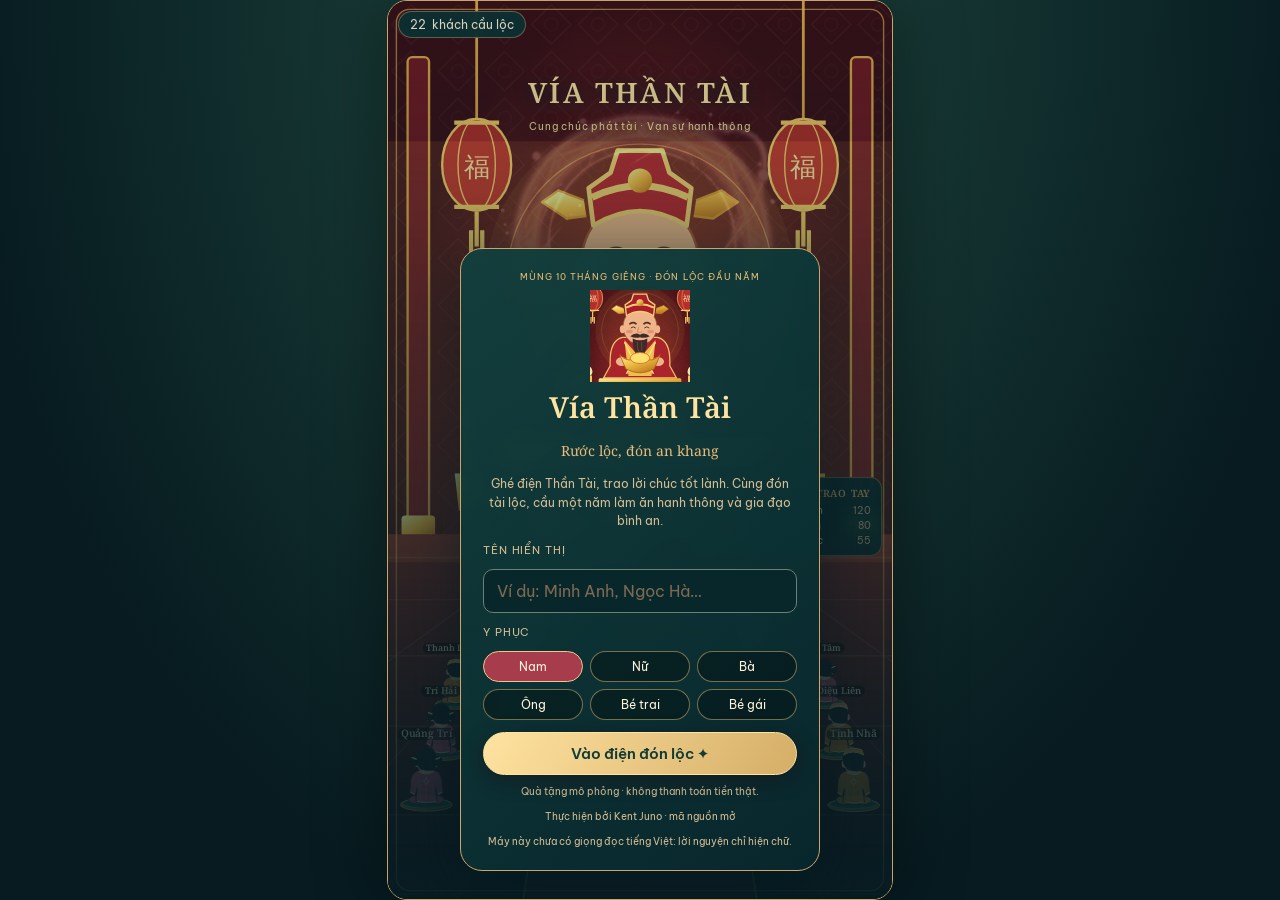
==== commit f7dc6cf4: "Refresh jade prosperity theme with six festive characters, Vietnam clock and fortune draws" ====
--- a/index.html
+++ b/index.html
@@ -90,6 +90,7 @@
 #board{top:53%;min-width:130px;font-size:10px}#board h3{font-size:10px}#feed{bottom:145px}#gate .gate-emblem{height:92px;width:100px;margin:-4px 0 -6px}
 </style>
 <style>:root{padding-top:env(safe-area-inset-top,0px);padding-bottom:env(safe-area-inset-bottom,0px)}*{box-sizing:border-box}body{margin:0;font-size:14px}[hidden]{display:none!important}</style>
+<link rel="stylesheet" href="assets/prosperity-theme.css">
 </head>
 <body>
 
@@ -111,6 +112,7 @@
     <span class="row">
       <button class="btn" id="nextTrack" hidden title="Bài kế tiếp"><span id="nowPlaying">♪</span> ›</button>
       <button class="btn" id="mute" hidden aria-pressed="false">Tắt nhạc</button>
+      <button class="btn" id="fortuneButton" hidden>Xin quẻ tài lộc</button>
       <button class="btn" id="leave" hidden>Rời</button>
     </span>
   </div>
@@ -123,9 +125,12 @@
       <input id="dharma" name="dharma" maxlength="20" autocomplete="nickname" placeholder="Ví dụ: Minh Anh, Ngọc Hà…" required>
       <label>Y phục</label>
       <div class="seg" id="skin">
-        <button type="button" data-skin="man" aria-pressed="true">Khách nam</button>
-        <button type="button" data-skin="woman" aria-pressed="false">Khách nữ</button>
-        <button type="button" data-skin="granny" aria-pressed="false">Khách lớn tuổi</button>
+        <button type="button" data-skin="man" aria-pressed="true">Nam</button>
+        <button type="button" data-skin="woman" aria-pressed="false">Nữ</button>
+        <button type="button" data-skin="granny" aria-pressed="false">Bà</button>
+        <button type="button" data-skin="grandpa" aria-pressed="false">Ông</button>
+        <button type="button" data-skin="boy" aria-pressed="false">Bé trai</button>
+        <button type="button" data-skin="girl" aria-pressed="false">Bé gái</button>
       </div>
       <div class="row">
         <button type="submit" class="btn primary">Vào điện đón lộc ✦</button>
@@ -141,6 +146,7 @@
   </div>
 </div></div>
 
+<script src="assets/fortunes.js"></script>
 <script src="assets/prosperity-music.js"></script>
 <script>
 /* ==========================================================
@@ -152,8 +158,7 @@
 const A = {};   // loaded images
 const ASSETS = {
   hall:'assets/than-tai-hall.svg',
-  monk:'assets/c_monk.png', nun:'assets/c_nun.png', granny:'assets/c_granny.png', man:'assets/c_man.png', woman:'assets/c_woman.png', child:'assets/c_child.png',
-  anim_man:'assets/anim_man.png', anim_woman:'assets/anim_woman.png', anim_granny:'assets/anim_granny.png',
+  man:'assets/characters/man.svg',woman:'assets/characters/woman.svg',grandpa:'assets/characters/grandpa.svg',granny:'assets/characters/granny.svg',boy:'assets/characters/boy.svg',girl:'assets/characters/girl.svg',
   lotus:'assets/loc-vang.svg', halo:'assets/fx_halo.png', bell:'assets/tui-loc.svg', incense:'assets/fx_incense.png', petal:'assets/dong-tien.svg', mo:'assets/fx_mo.png', banner:'assets/fx_banner.png', scroll:'assets/fx_scroll.png',
 };
 let loaded = 0; const total = Object.keys(ASSETS).length;
@@ -161,8 +166,8 @@
 
 /* ---- walk / sit-down sprite strips (8 frames: 0-3 walk from behind, 4-7 sitting down onto the cushion) ----
    seatH = height of the seated frame incl. cushion, used to match the static seated sprites (260px). */
-const ANIM = { man:{fw:212,fh:300,seatH:210}, woman:{fw:212,fh:300,seatH:220}, granny:{fw:195,fh:300,seatH:222} };
-const hasAnim = k => ANIM[k] && A['anim_'+k] && A['anim_'+k].naturalWidth > 0;
+const ANIM = {};
+const hasAnim = () => false;
 
 /* ---- floor layout: the painting's cushions sit on a perspective floor from y≈1180 (back) to y≈1850 (front).
    We define our own seat grid in that trapezoid so sprites scale with depth. ---- */
@@ -186,7 +191,7 @@
 
 /* ---- visitors ---- */
 const visitors = [], fx = [], floaters = [];
-const SKINS = ['man','woman','granny'];
+const SKINS = ['man','woman','grandpa','granny','boy','girl'];
 function freeSeat(){ return seats.find(s=>!s.taken) || null; }
 function addVisitor(name, skin, instant, isMe){
   const seat = freeSeat(); if(!seat) return null;
@@ -289,13 +294,19 @@
   audioStart();
   me = addVisitor(name, mySkin, false, true);
   gate.hidden=true; document.getElementById('me').hidden=false; document.getElementById('meName').textContent=name;
-  for (const id of ['mute','leave','gifts']) document.getElementById(id).hidden=false;
+  for (const id of ['mute','leave','gifts','fortuneButton']) document.getElementById(id).hidden=false;
   say(name,' đã tham gia'); showToast('Hoan nghênh '+name+' tham gia Vía Thần Tài'); ttsSpeak('Hoan nghênh '+name+' tham gia Vía Thần Tài');
 });
 document.getElementById('gifts').addEventListener('click', e=>{ const b=e.target.closest('button'); if(!b||!me) return; donate(me, +b.dataset.coins, b.dataset.fx, SUTRA[Math.floor(Math.random()*SUTRA.length)]); });
+let lastFortune=0;
+document.getElementById('fortuneButton').addEventListener('click',()=>{
+  if(!me||Date.now()-lastFortune<15000)return;lastFortune=Date.now();
+  const f=ProsperityFortunes[Math.floor(Math.random()*ProsperityFortunes.length)];
+  say(me.name,` xin quẻ ${f.number} · ${f.title}. ${f.wish}`);showToast(`Quẻ ${f.number} · ${f.title} — ${f.advice}`);ttsSpeak(`${me.name}. ${f.wish}`);
+});
 document.getElementById('nextTrack').addEventListener('click', ()=>{ if(AC) playTrack(trackIdx+1); });
 document.getElementById('mute').addEventListener('click', e=>{ muted=!muted; if(master) master.gain.value=muted?0:.8; e.currentTarget.textContent=muted?'Bật nhạc':'Tắt nhạc'; e.currentTarget.setAttribute('aria-pressed',muted); });
-document.getElementById('leave').addEventListener('click', ()=>{ removeVisitor(me); me=null; gate.hidden=false; document.getElementById('me').hidden=true; for (const id of ['mute','leave','gifts','nextTrack']) document.getElementById(id).hidden=true; for (const m of musicEls){ try{m.el.pause();}catch(e){} } musicEls=[]; if(festiveMusic){festiveMusic.stop();festiveMusic=null;} if (AC){ AC.close(); AC=null; } clearInterval(mokTimer); clearInterval(bellTimer); renderBoard(); });
+document.getElementById('leave').addEventListener('click', ()=>{ removeVisitor(me); me=null; gate.hidden=false; document.getElementById('me').hidden=true; for (const id of ['mute','leave','gifts','nextTrack','fortuneButton']) document.getElementById(id).hidden=true; for (const m of musicEls){ try{m.el.pause();}catch(e){} } musicEls=[]; if(festiveMusic){festiveMusic.stop();festiveMusic=null;} if (AC){ AC.close(); AC=null; } clearInterval(mokTimer); clearInterval(bellTimer); renderBoard(); });
 canvas.addEventListener('pointerdown', ()=>{ if(!me||me.state!=='sit') return; const s=SUTRA[Math.floor(Math.random()*SUTRA.length)]; say(me.name,' '+s); me.bow=1; floaters.push({x:me.seat.x,y:me.seat.y-80,vx:0,vy:-70,t:0,life:2,s:.14}); });
 // demo activity: random comments and small gifts from the crowd
 setInterval(()=>{ if (visitors.length<2) return; const v=visitors[Math.floor(Math.random()*visitors.length)]; if (v===me) return;
@@ -365,7 +376,7 @@
       if (v.flip) ctx.scale(-1,1);
       ctx.drawImage(A['anim_'+v.skin], v.frame*a.fw, 0, a.fw, a.fh, -a.fw*k/2, -a.fh*k + breathe, a.fw*k, a.fh*k);
       tagH = (v.state==='sit' ? a.seatH : a.fh*.97) * k;
-    } else { drawSprite(A[v.skin]||A.man, 0, breathe, s*1.05, 1); tagH = 268*s; }
+    } else { drawSprite(A[v.skin]||A.man, 0, breathe, s*1.05, 1); tagH = 320*s; }
     ctx.restore();
     nameTag(v.name, v.x, v.y - tagH - 10*s, s, v.isMe);
   }
--- a/assets/prosperity-theme.css
+++ b/assets/prosperity-theme.css
@@ -0,0 +1,26 @@
+
+:root{--bg:#081f20;--fg:#fff3d9;--muted:#d5bd93;--gold:#e7bd73;--gold2:#ffe8ad;--red:#9b2f43;--panel:rgba(9,40,40,.94);--line:rgba(229,191,118,.5)}
+body{background:radial-gradient(ellipse at top,#20483f,#071b20 75%)}
+button:focus-visible,input:focus-visible,select:focus-visible,textarea:focus-visible{outline:3px solid #ffe8ad;outline-offset:4px}
+/* Livestream: a framed ceremonial hall, with the instructions and ranking in quiet side panels. */
+#fit #stage{border:2px solid #bd9658;border-radius:36px;box-shadow:0 0 0 10px #08292b,0 0 100px #0008}
+#plaque{left:48px;right:48px;top:46px;height:185px;border:1.5px solid #e5bf76;border-radius:24px;background:linear-gradient(130deg,#0c3b3cfa,#092729fa);box-shadow:inset 0 0 0 9px #103939,inset 0 0 0 10px #d5b27755,0 16px 40px #210d1540;gap:12px}
+#plaque::before,#plaque::after{content:'✦';font-size:26px;color:#d6b374}
+#plaque::before{left:26px}#plaque::after{right:26px}
+#title{font-size:49px;letter-spacing:.035em;text-shadow:0 2px 0 #0a2627}
+#subtitle{font-family:var(--body);font-size:23px;letter-spacing:.08em;color:#ead9b6}
+#pills{top:254px;gap:18px}.pill{background:#0b3031f0;border:1px solid #b7965c;padding:13px 26px;font-size:30px;gap:14px;box-shadow:0 8px 20px #210d1522}.pill small{font-size:17px}.clock-label{font-size:15px;letter-spacing:.12em;color:#d5bd93}.dot{width:12px;height:12px;background:#b8e2bf;box-shadow:0 0 15px #b8e2bf66}
+.card{background:linear-gradient(140deg,#123d3bf5,#092b2ef5);border:1px solid #d3af6d;border-radius:22px;padding:22px 20px;box-shadow:0 16px 35px #260f1633;font-size:23px;line-height:1.5;backdrop-filter:blur(10px)}
+#guide{left:30px;top:410px;width:290px}.card-label{display:block;margin-bottom:18px;font-size:16px;letter-spacing:.16em;color:#d5bd93;font-weight:500}.guide-step{display:flex;gap:12px}.guide-step i{flex:0 0 24px;height:24px;margin-top:5px;border:1px solid #bda26d;border-radius:50%;text-align:center;font:12px/22px var(--body);font-style:normal;color:#e7c48b}#guide div+div{margin-top:18px;padding-top:18px;border-color:#e5bf7626}#guide b{color:#ffdfa3;font-weight:600}
+#merit{right:30px;top:410px;width:290px;padding:22px 18px}#merit h3{font-size:25px;letter-spacing:.03em;margin-bottom:18px}#merit ol{gap:0}#merit li{padding:10px 0;border-top:1px solid #e5bf7620;font-size:22px}#merit li:first-child{border-top:0}#merit li span:last-child{padding-left:8px}#merit .empty{font-size:20px}
+#chant,#gift,#fortune{left:115px;right:115px;top:1010px;border:1.5px solid #e5bf76;border-radius:24px;background:linear-gradient(120deg,#0b383bf8,#123b35f8);box-shadow:0 15px 50px #230c1555;padding:26px 32px}
+#gift .who{font-size:37px}#gift .what{font-size:24px}#gift .pray{font-size:24px;line-height:1.5}#chant h4{font-size:23px}#chant p{font-size:27px}
+#fortune{position:absolute;z-index:7;text-align:center;color:#fff3d9}#fortune[hidden]{display:none}#fortune small{color:#d9bb7d;font-size:18px;letter-spacing:.12em}#fortune h2{font:600 36px var(--display);color:#ffe8ad;margin:10px 0}#fortuneWho{font-size:23px;margin:5px 0 14px}#fortuneVerse{white-space:pre-line;font:italic 26px/1.6 var(--display);margin:10px 0}#fortuneAdvice{font-size:23px;line-height:1.5;margin:10px 0}#fortune .fortune-note{font-size:16px;color:#cdbb98;margin-top:14px}#fortuneClose{position:absolute;right:14px;top:12px;background:transparent;border:0;color:#ffe8ad;font-size:30px;cursor:pointer}
+#unmute{top:auto;bottom:42px;border:1px solid #f5d58c;border-radius:999px;background:linear-gradient(120deg,#e9c47c,#c89b56);color:#17352f;font-size:24px;padding:18px 32px;white-space:nowrap;box-shadow:0 8px 25px #0005}#conn{font-size:16px;bottom:14px;right:30px}
+/* Public entrance and the control panel share the same jade, vermilion and brushed-gold palette. */
+#wrap #stage{border:1px solid #c7a56d;border-radius:20px;background:#08292b;box-shadow:0 0 70px #0006}
+#gate{background:linear-gradient(0deg,#061e24ed,#06232422)}#gate form{background:linear-gradient(140deg,#113f3df7,#08272dfc);border-color:#c8a66c;box-shadow:0 18px 60px #00171e99;border-radius:22px}#gate input{background:#08272b;border-color:#6b8171}#gate .primary{background:linear-gradient(120deg,#ffe3a0,#d5ae67);color:#123c37;border:1px solid #ffe3a0}#gate .seg button[aria-pressed="true"]{background:#a73c4c;border-color:#edc787}.scene-title{font-size:clamp(16px,3.5vh,28px);text-shadow:0 2px 15px #071e24}
+.chip,.btn,#board{background:#0c3436e8;border-color:#c2a16988}.btn.primary{background:#a13a4c}#gate .hint{font-size:10px}.seg button{padding:6px 12px}
+.control-page{background:radial-gradient(ellipse at top left,#1d4e46,#081e25 70%);min-height:100vh;color:#fff3d9}.control-page header{padding:22px 26px;border:1px solid #e5bf7644;border-radius:22px;background:#0b3034;margin-bottom:22px}.control-page h1{font-family:var(--display);font-size:25px;color:#f2d6a0}.control-page .card{font-size:14px;padding:24px;background:linear-gradient(140deg,#103b3c,#0c292f);border-color:#a88e5a66}.control-page h2{color:#f1d293;font-size:17px}.control-page input,.control-page select,.control-page textarea{background:#071f28;border-color:#748171;color:#fff3d9}.control-page button{background:#204e49;border-color:#a88e5a88;color:#fff0ce;border-radius:10px}.control-page button.primary,.control-page button.gold{background:linear-gradient(120deg,#f4d698,#c7a267);color:#123c37}.control-page #log{background:#071f28;border-color:#a88e5a66}.control-page .hint{color:#bcbda6}.control-page label{color:#e0cca6}
+@media(prefers-reduced-motion:reduce){#gift,#chant{transition:none}}
+#gate .seg{display:grid;grid-template-columns:repeat(3,minmax(0,1fr));gap:7px}#gate .seg button{padding:7px 4px;font-size:12px}
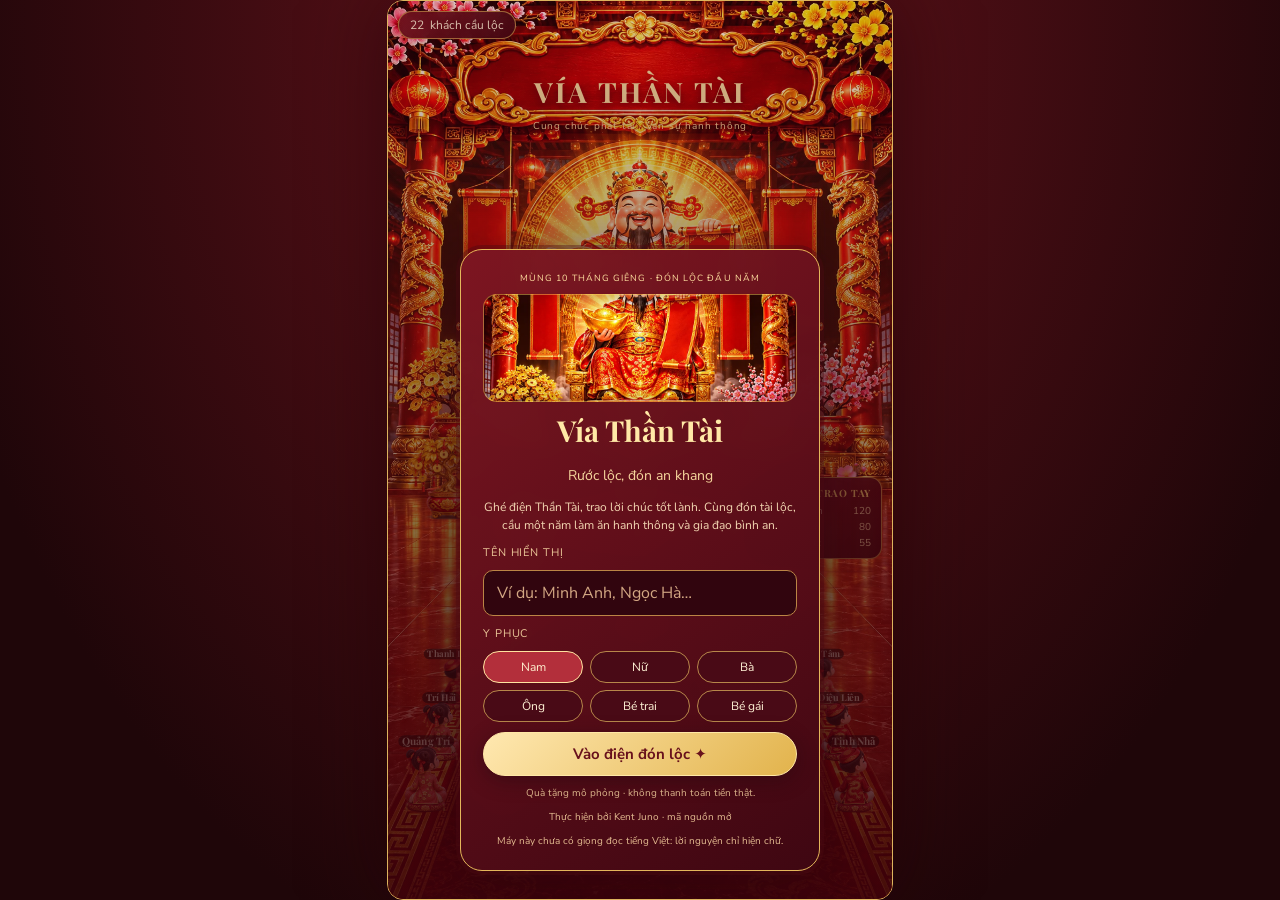
==== commit bea250c4: "Replace active artwork and typography with a complete imperial red-and-gold 3D festival set" ====
--- a/index.html
+++ b/index.html
@@ -6,16 +6,16 @@
 <meta name="description" content="Vía Thần Tài Online: gửi lời cầu chúc bình an, may mắn và tài lộc.">
 <meta name="theme-color" content="#0c0705">
 <meta property="og:title" content="Vía Thần Tài Online">
-<meta property="og:image" content="/assets/than-tai-hall.svg">
+<meta property="og:image" content="/assets/artwork/hall-imperial.webp">
 <title>Vía Thần Tài Online</title>
-<link rel="stylesheet" href="https://fonts.googleapis.com/css2?family=Noto+Serif:ital,wght@0,400;0,600;1,400&family=Be+Vietnam+Pro:wght@400;500;600&display=swap">
+<link rel="stylesheet" href="assets/fonts/fonts.css">
 <style>
 /* Layout: one 9:16 stage (the painted hall) letterboxed in the viewport; sprites drawn on a canvas over it; HUD in the stage's corners. Dark by design (night temple). */
 :root{
   --bg:#160904; --fg:#fff0cf; --muted:#d5ad72; --gold:#f4c542; --red:#a51f16;
   --panel:rgba(43,15,7,.88); --line:rgba(244,197,66,.48);
-  --display:"Noto Serif",Georgia,"Times New Roman",serif;
-  --body:"Be Vietnam Pro",system-ui,-apple-system,"Segoe UI",sans-serif;
+  --display:"Playfair Display",Georgia,"Times New Roman",serif;
+  --body:"Nunito Sans",system-ui,-apple-system,"Segoe UI",sans-serif;
   color-scheme:dark;
 }
 html,body{height:100%;margin:0}
@@ -119,7 +119,7 @@
   <div id="toast" role="status"></div>
   <div id="gate">
     <form id="gateForm">
-      <span class="eyebrow">MÙNG 10 THÁNG GIÊNG · ĐÓN LỘC ĐẦU NĂM</span><img class="gate-emblem" src="assets/than-tai-emblem.svg" alt="Thần Tài ôm thỏi vàng"><h1>Vía Thần Tài<br><em>Rước lộc, đón an khang</em></h1>
+      <span class="eyebrow">MÙNG 10 THÁNG GIÊNG · ĐÓN LỘC ĐẦU NĂM</span><div class="gate-art" role="img" aria-label="Đại điện Thần Tài đỏ vàng"></div><h1>Vía Thần Tài<br><em>Rước lộc, đón an khang</em></h1>
       <p>Ghé điện Thần Tài, trao lời chúc tốt lành. Cùng đón tài lộc, cầu một năm làm ăn hanh thông và gia đạo bình an.</p>
       <label for="dharma">Tên hiển thị</label>
       <input id="dharma" name="dharma" maxlength="20" autocomplete="nickname" placeholder="Ví dụ: Minh Anh, Ngọc Hà…" required>
@@ -147,6 +147,7 @@
 </div></div>
 
 <script src="assets/fortunes.js"></script>
+<script src="assets/festival-art.js"></script>
 <script src="assets/prosperity-music.js"></script>
 <script>
 /* ==========================================================
@@ -156,13 +157,9 @@
 const SW = 1080, SH = 1920;
 const canvas = document.getElementById('c'), ctx = canvas.getContext('2d');
 const A = {};   // loaded images
-const ASSETS = {
-  hall:'assets/than-tai-hall.svg',
-  man:'assets/characters/man.svg',woman:'assets/characters/woman.svg',grandpa:'assets/characters/grandpa.svg',granny:'assets/characters/granny.svg',boy:'assets/characters/boy.svg',girl:'assets/characters/girl.svg',
-  lotus:'assets/loc-vang.svg', halo:'assets/fx_halo.png', bell:'assets/tui-loc.svg', incense:'assets/fx_incense.png', petal:'assets/dong-tien.svg', mo:'assets/fx_mo.png', banner:'assets/fx_banner.png', scroll:'assets/fx_scroll.png',
-};
+const ASSETS = {hall:'assets/artwork/hall-imperial.webp',man:'assets/artwork/characters-festival.webp',woman:'assets/artwork/characters-festival.webp',grandpa:'assets/artwork/characters-festival.webp',granny:'assets/artwork/characters-festival.webp',boy:'assets/artwork/characters-festival.webp',girl:'assets/artwork/characters-festival.webp',lotus:'assets/artwork/props-festival.webp',petal:'assets/artwork/props-festival.webp',bell:'assets/artwork/props-festival.webp',incense:'assets/artwork/props-festival.webp',tree:'assets/artwork/props-festival.webp',blossom:'assets/artwork/props-festival.webp'};
 let loaded = 0; const total = Object.keys(ASSETS).length;
-for (const [k,src] of Object.entries(ASSETS)) { const im = new Image(); im.onload = ()=>{ loaded++; }; im.onerror = ()=>{ loaded++; console.warn('missing', src); }; im.src = src; A[k] = im; }
+for (const [k,src] of Object.entries(ASSETS)) { const im = FestivalArt.prepare(new Image(),k); im.onload = ()=>{ loaded++; }; im.onerror = ()=>{ loaded++; console.warn('missing', src); }; im.src = src; A[k] = im; }
 
 /* ---- walk / sit-down sprite strips (8 frames: 0-3 walk from behind, 4-7 sitting down onto the cushion) ----
    seatH = height of the seated frame incl. cushion, used to match the static seated sprites (260px). */
@@ -318,9 +315,9 @@
 let last=performance.now();
 const reduce = matchMedia('(prefers-reduced-motion: reduce)').matches;
 function resize(){ const r=canvas.getBoundingClientRect(); const dpr=Math.min(devicePixelRatio,2); const w=Math.round(r.width*dpr), h=Math.round(r.height*dpr); if(canvas.width!==w||canvas.height!==h){ canvas.width=w; canvas.height=h; } ctx.setTransform(w/SW,0,0,h/SH,0,0); }
-function drawSprite(im, x, y, s, anchorY=1){ if(!im||!im.naturalWidth) return; const w=im.naturalWidth*s, h=im.naturalHeight*s; ctx.drawImage(im, x-w/2, y-h*anchorY, w, h); }
+function drawSprite(im,x,y,s,anchorY=1){FestivalArt.draw(ctx,im,x,y,s,anchorY);}
 function nameTag(text, x, y, s, isMe){
-  ctx.font = `600 ${Math.round(26*s+8)}px "Noto Serif", Georgia, serif`; const w=ctx.measureText(text).width+16, h=30*s+10;
+  ctx.font = `600 ${Math.round(26*s+8)}px "Playfair Display", Georgia, serif`; const w=ctx.measureText(text).width+16, h=30*s+10;
   ctx.fillStyle = isMe?'rgba(138,42,30,.85)':'rgba(18,10,7,.62)'; roundRect(x-w/2, y-h/2, w, h, h/2); ctx.fill();
   if (isMe){ ctx.strokeStyle='rgba(217,164,65,.9)'; ctx.lineWidth=2; ctx.stroke(); }
   ctx.fillStyle='#f1e3c8'; ctx.textAlign='center'; ctx.textBaseline='middle'; ctx.fillText(text, x, y+1);
@@ -335,13 +332,14 @@
   // Buddha halo (additive glow over the painted statue, pulses on the bell)
   haloPulse=Math.max(0,haloPulse-dt*.45);
   ctx.save(); ctx.globalCompositeOperation='lighter'; ctx.globalAlpha=.22+.08*Math.sin(t*1.2)+haloPulse*.5;
-  drawSprite(A.halo, SW/2, 520, 2.6+haloPulse*.4, .5); ctx.restore();
+  const halo=ctx.createRadialGradient(540,530,80,540,530,270);halo.addColorStop(0,"#ffda7b44");halo.addColorStop(1,"#ffda7b00");ctx.fillStyle=halo;ctx.fillRect(270,260,540,540); ctx.restore();
   // incense smoke
   ctx.save(); ctx.globalAlpha=.35; ctx.fillStyle='#e8dcc6';
   for (let i=0;i<14;i++){ const a=((t*.09+i*.071)%1); ctx.globalAlpha=.3*(1-a); ctx.beginPath(); ctx.arc(SW/2+Math.sin(a*7+i)*18*a, 1000-a*260, 4+a*14, 0, 6.28); ctx.fill(); }
   ctx.restore();
   // candle flicker overlay
   ctx.save(); ctx.globalCompositeOperation='lighter'; ctx.globalAlpha=.06+.04*Math.sin(t*9)*Math.sin(t*13.3); ctx.fillStyle='#ffb347'; ctx.fillRect(0,300,SW,900); ctx.restore();
+  drawSprite(A.tree,120,1120,.36); drawSprite(A.blossom,970,1110,.4);
   // visitors, back to front
   const order=[...visitors].sort((a,b)=>a.y-b.y);
   for (const v of order){
@@ -376,7 +374,7 @@
       if (v.flip) ctx.scale(-1,1);
       ctx.drawImage(A['anim_'+v.skin], v.frame*a.fw, 0, a.fw, a.fh, -a.fw*k/2, -a.fh*k + breathe, a.fw*k, a.fh*k);
       tagH = (v.state==='sit' ? a.seatH : a.fh*.97) * k;
-    } else { drawSprite(A[v.skin]||A.man, 0, breathe, s*1.05, 1); tagH = 320*s; }
+    } else { drawSprite(A[v.skin]||A.man, 0, breathe, s*1.05, 1); tagH = 290*s; }
     ctx.restore();
     nameTag(v.name, v.x, v.y - tagH - 10*s, s, v.isMe);
   }
@@ -395,7 +393,7 @@
 let _n=0,_a=0,_w=null;const _r=()=>3e5+Math.random()*3e5;
 function _g(t){if(!_n)_n=t+_r();if(t>_n){_a=t;_n=t+_r();}const e=(t-_a)/1e3;if(!_a||e>7)return;
 const c=document.querySelector('canvas').getContext('2d'),s=_w||(_w=_h(_q)),o=Math.max(0,Math.min(1,e*1.6,(7-e)*1.6));
-c.save();c.setTransform(c.canvas.width/1080,0,0,c.canvas.height/1920,0,0);c.globalAlpha=o;c.font='600 30px "Noto Serif",Georgia,serif';
+c.save();c.setTransform(c.canvas.width/1080,0,0,c.canvas.height/1920,0,0);c.globalAlpha=o;c.font='600 30px "Playfair Display",Georgia,serif';
 const w=c.measureText(s).width+60,x=540-w/2,y=1060;c.fillStyle='rgba(40,16,6,.88)';c.beginPath();c.roundRect?c.roundRect(x,y,w,54,27):c.rect(x,y,w,54);c.fill();
 c.lineWidth=2;c.strokeStyle='rgba(226,176,79,.9)';c.stroke();c.fillStyle='#ffd98a';c.textAlign='center';c.textBaseline='middle';c.fillText(s,540,y+28);c.restore();}
 const _k='tick',_o=window[_k];window[_k]=function(t){_o(t);try{_g(t);}catch(e){}};})();
--- a/assets/fonts/fonts.css
+++ b/assets/fonts/fonts.css
@@ -0,0 +1,3 @@
+@font-face{font-family:'Nunito Sans';font-style:normal;font-weight:400;font-display:swap;src:url('./nunito-regular.woff') format('woff')}
+@font-face{font-family:'Nunito Sans';font-style:normal;font-weight:700;font-display:swap;src:url('./nunito-bold.woff') format('woff')}
+@font-face{font-family:'Playfair Display';font-style:normal;font-weight:700;font-display:swap;src:url('./playfair-display.woff') format('woff')}
--- a/assets/prosperity-theme.css
+++ b/assets/prosperity-theme.css
@@ -1,26 +1,22 @@
-
-:root{--bg:#081f20;--fg:#fff3d9;--muted:#d5bd93;--gold:#e7bd73;--gold2:#ffe8ad;--red:#9b2f43;--panel:rgba(9,40,40,.94);--line:rgba(229,191,118,.5)}
-body{background:radial-gradient(ellipse at top,#20483f,#071b20 75%)}
-button:focus-visible,input:focus-visible,select:focus-visible,textarea:focus-visible{outline:3px solid #ffe8ad;outline-offset:4px}
-/* Livestream: a framed ceremonial hall, with the instructions and ranking in quiet side panels. */
-#fit #stage{border:2px solid #bd9658;border-radius:36px;box-shadow:0 0 0 10px #08292b,0 0 100px #0008}
-#plaque{left:48px;right:48px;top:46px;height:185px;border:1.5px solid #e5bf76;border-radius:24px;background:linear-gradient(130deg,#0c3b3cfa,#092729fa);box-shadow:inset 0 0 0 9px #103939,inset 0 0 0 10px #d5b27755,0 16px 40px #210d1540;gap:12px}
-#plaque::before,#plaque::after{content:'✦';font-size:26px;color:#d6b374}
-#plaque::before{left:26px}#plaque::after{right:26px}
-#title{font-size:49px;letter-spacing:.035em;text-shadow:0 2px 0 #0a2627}
-#subtitle{font-family:var(--body);font-size:23px;letter-spacing:.08em;color:#ead9b6}
-#pills{top:254px;gap:18px}.pill{background:#0b3031f0;border:1px solid #b7965c;padding:13px 26px;font-size:30px;gap:14px;box-shadow:0 8px 20px #210d1522}.pill small{font-size:17px}.clock-label{font-size:15px;letter-spacing:.12em;color:#d5bd93}.dot{width:12px;height:12px;background:#b8e2bf;box-shadow:0 0 15px #b8e2bf66}
-.card{background:linear-gradient(140deg,#123d3bf5,#092b2ef5);border:1px solid #d3af6d;border-radius:22px;padding:22px 20px;box-shadow:0 16px 35px #260f1633;font-size:23px;line-height:1.5;backdrop-filter:blur(10px)}
-#guide{left:30px;top:410px;width:290px}.card-label{display:block;margin-bottom:18px;font-size:16px;letter-spacing:.16em;color:#d5bd93;font-weight:500}.guide-step{display:flex;gap:12px}.guide-step i{flex:0 0 24px;height:24px;margin-top:5px;border:1px solid #bda26d;border-radius:50%;text-align:center;font:12px/22px var(--body);font-style:normal;color:#e7c48b}#guide div+div{margin-top:18px;padding-top:18px;border-color:#e5bf7626}#guide b{color:#ffdfa3;font-weight:600}
-#merit{right:30px;top:410px;width:290px;padding:22px 18px}#merit h3{font-size:25px;letter-spacing:.03em;margin-bottom:18px}#merit ol{gap:0}#merit li{padding:10px 0;border-top:1px solid #e5bf7620;font-size:22px}#merit li:first-child{border-top:0}#merit li span:last-child{padding-left:8px}#merit .empty{font-size:20px}
-#chant,#gift,#fortune{left:115px;right:115px;top:1010px;border:1.5px solid #e5bf76;border-radius:24px;background:linear-gradient(120deg,#0b383bf8,#123b35f8);box-shadow:0 15px 50px #230c1555;padding:26px 32px}
-#gift .who{font-size:37px}#gift .what{font-size:24px}#gift .pray{font-size:24px;line-height:1.5}#chant h4{font-size:23px}#chant p{font-size:27px}
-#fortune{position:absolute;z-index:7;text-align:center;color:#fff3d9}#fortune[hidden]{display:none}#fortune small{color:#d9bb7d;font-size:18px;letter-spacing:.12em}#fortune h2{font:600 36px var(--display);color:#ffe8ad;margin:10px 0}#fortuneWho{font-size:23px;margin:5px 0 14px}#fortuneVerse{white-space:pre-line;font:italic 26px/1.6 var(--display);margin:10px 0}#fortuneAdvice{font-size:23px;line-height:1.5;margin:10px 0}#fortune .fortune-note{font-size:16px;color:#cdbb98;margin-top:14px}#fortuneClose{position:absolute;right:14px;top:12px;background:transparent;border:0;color:#ffe8ad;font-size:30px;cursor:pointer}
-#unmute{top:auto;bottom:42px;border:1px solid #f5d58c;border-radius:999px;background:linear-gradient(120deg,#e9c47c,#c89b56);color:#17352f;font-size:24px;padding:18px 32px;white-space:nowrap;box-shadow:0 8px 25px #0005}#conn{font-size:16px;bottom:14px;right:30px}
-/* Public entrance and the control panel share the same jade, vermilion and brushed-gold palette. */
-#wrap #stage{border:1px solid #c7a56d;border-radius:20px;background:#08292b;box-shadow:0 0 70px #0006}
-#gate{background:linear-gradient(0deg,#061e24ed,#06232422)}#gate form{background:linear-gradient(140deg,#113f3df7,#08272dfc);border-color:#c8a66c;box-shadow:0 18px 60px #00171e99;border-radius:22px}#gate input{background:#08272b;border-color:#6b8171}#gate .primary{background:linear-gradient(120deg,#ffe3a0,#d5ae67);color:#123c37;border:1px solid #ffe3a0}#gate .seg button[aria-pressed="true"]{background:#a73c4c;border-color:#edc787}.scene-title{font-size:clamp(16px,3.5vh,28px);text-shadow:0 2px 15px #071e24}
-.chip,.btn,#board{background:#0c3436e8;border-color:#c2a16988}.btn.primary{background:#a13a4c}#gate .hint{font-size:10px}.seg button{padding:6px 12px}
-.control-page{background:radial-gradient(ellipse at top left,#1d4e46,#081e25 70%);min-height:100vh;color:#fff3d9}.control-page header{padding:22px 26px;border:1px solid #e5bf7644;border-radius:22px;background:#0b3034;margin-bottom:22px}.control-page h1{font-family:var(--display);font-size:25px;color:#f2d6a0}.control-page .card{font-size:14px;padding:24px;background:linear-gradient(140deg,#103b3c,#0c292f);border-color:#a88e5a66}.control-page h2{color:#f1d293;font-size:17px}.control-page input,.control-page select,.control-page textarea{background:#071f28;border-color:#748171;color:#fff3d9}.control-page button{background:#204e49;border-color:#a88e5a88;color:#fff0ce;border-radius:10px}.control-page button.primary,.control-page button.gold{background:linear-gradient(120deg,#f4d698,#c7a267);color:#123c37}.control-page #log{background:#071f28;border-color:#a88e5a66}.control-page .hint{color:#bcbda6}.control-page label{color:#e0cca6}
+:root{--bg:#280709;--fg:#fff2d5;--muted:#eac698;--gold:#efc86a;--gold2:#ffe9ae;--red:#9e1823;--panel:rgba(74,8,15,.95);--line:rgba(238,190,89,.62);--display:'Playfair Display',Georgia,serif;--body:'Nunito Sans',system-ui,sans-serif;color-scheme:dark}
+body{background:radial-gradient(ellipse at top,#68131c,#1f0609 80%);font-family:var(--body)}
+button,input,select,textarea{font-family:var(--body)}button:focus-visible,input:focus-visible,select:focus-visible,textarea:focus-visible{outline:3px solid #ffe9ae;outline-offset:4px}
+#fit #stage{border:1px solid #e2ac42;border-radius:12px;box-shadow:0 0 0 8px #4d0b12,0 0 90px #0008}
+#plaque{left:145px;right:145px;top:78px;height:170px;border:0;border-radius:0;background:none;box-shadow:none;gap:13px}
+#plaque::before,#plaque::after{display:none}
+#title{font:700 49px/1.2 var(--display);letter-spacing:.015em;text-transform:uppercase;color:#ffecaf;text-shadow:0 3px 0 #6b0f0d,0 0 20px #441018}
+#subtitle{font:700 22px/1.4 var(--body);letter-spacing:.035em;color:#ffe3a3}
+#pills{top:295px;gap:20px}.pill{background:linear-gradient(135deg,#6a101bdc,#36080fe8);border:1px solid #e1b151;border-radius:12px;padding:12px 25px;font:700 30px var(--body);gap:14px;box-shadow:0 8px 20px #210d1540}.pill small{font-size:17px}.clock-label{font:700 14px var(--body);letter-spacing:.07em;color:#efc68b}.dot{width:12px;height:12px;background:#ffdf85;box-shadow:0 0 14px #ffd35e88}
+.card{background:linear-gradient(145deg,#74131cf5,#3e0710f5);border:1.5px solid #e3b652;border-radius:18px;padding:23px 19px;box-shadow:0 0 0 4px #39050b88,0 14px 30px #24020a55,inset 0 0 35px #cb692914;font:400 23px/1.5 var(--body);backdrop-filter:blur(8px)}
+#guide{left:28px;top:475px;width:280px}.card-label{display:block;margin:0 0 19px;text-align:center;font:700 15px var(--body);letter-spacing:.11em;color:#eac283}.guide-step{display:flex;gap:10px}.guide-step i{flex:0 0 23px;height:23px;margin-top:6px;border:1px solid #e3b652;border-radius:50%;text-align:center;font:700 11px/21px var(--body);font-style:normal;color:#ffe3a0}#guide div+div{margin-top:17px;padding-top:17px;border-color:#f8c46d33}#guide b{color:#ffe4a1;font-weight:700}
+#merit{right:28px;top:475px;width:280px;padding:22px 18px}#merit h3{font:700 25px/1.4 var(--display);letter-spacing:.01em;margin-bottom:17px;color:#ffe4a1}#merit ol{gap:0}#merit li{padding:10px 0;border-top:1px solid #f8c46d26;font-size:22px}#merit li:first-child{border-top:0}#merit li span:last-child{padding-left:8px;font-weight:700;color:#ffe4a1}#merit .empty{font-size:21px;color:#edc89d}
+#chant,#gift,#fortune{left:120px;right:120px;top:1115px;border:2px solid #f1c56b;border-radius:22px;background:linear-gradient(135deg,#931c26fa,#4b0a14fa);box-shadow:0 0 0 5px #5a0a1288,0 15px 50px #23031077,inset 0 0 50px #f8b5370a;padding:25px 32px}
+#gift .who{font:700 38px var(--display);color:#ffe8a6}#gift .what{font-size:24px}#gift .pray{font:400 25px/1.5 var(--body);color:#fff0d1}#chant h4{font-size:23px}#chant p{font:400 27px/1.5 var(--body)}
+#fortune{position:absolute;z-index:7;text-align:center;color:#fff2d5}#fortune[hidden]{display:none}#fortune small{color:#f5d089;font:700 17px var(--body);letter-spacing:.12em}#fortune h2{font:700 36px/1.3 var(--display);color:#ffe6a0;margin:10px 0}#fortuneWho{font-size:23px;margin:5px 0 14px}#fortuneVerse{white-space:pre-line;font:700 26px/1.6 var(--display);margin:10px 0;color:#ffe8b1}#fortuneAdvice{font-size:23px;line-height:1.5;margin:10px 0}#fortune .fortune-note{font-size:16px;color:#e5be8e;margin-top:14px}#fortuneClose{position:absolute;right:14px;top:12px;background:transparent;border:0;color:#ffe5a0;font-size:30px;cursor:pointer}
+#unmute{top:auto;bottom:36px;border:2px solid #ffe19a;border-radius:999px;background:linear-gradient(135deg,#ffe4a2,#e3b34d);color:#651019;font:700 24px var(--body);padding:17px 32px;white-space:nowrap;box-shadow:0 8px 25px #3c000a88}#conn{font-size:16px;bottom:12px;right:30px}
+#wrap #stage{border:1px solid #ddb45e;border-radius:16px;background:#3e0710;box-shadow:0 0 80px #210006aa}
+#gate{background:linear-gradient(0deg,#30030cd9,#4e071733)}#gate form{background:linear-gradient(145deg,#7c1622f7,#3f0712fa);border:1px solid #e4b75b;box-shadow:0 0 0 4px #4d0b1366,0 18px 60px #24030c99;border-radius:22px;gap:10px}#gate h1{font-family:var(--display);font-weight:700;color:#ffe8a6}#gate h1 em{font-family:var(--body);color:#f5d59c}#gate p{color:#f1d4b0}#gate input{background:#31050e;border-color:#bb8545;color:#fff0d1}#gate input::placeholder{color:#d3a783}#gate .primary{background:linear-gradient(135deg,#ffe8b0,#e2b34c);color:#68111c;border:1px solid #ffe8a6;font-weight:700}#gate .seg{display:grid;grid-template-columns:repeat(3,minmax(0,1fr));gap:7px}#gate .seg button{padding:7px 4px;font-size:12px;background:#490a16;border-color:#b7874a}#gate .seg button[aria-pressed="true"]{background:#b32f3b;border-color:#ffe3a0;color:#fff0cf}#gate .hint{font-size:10px;color:#e4bc91}.eyebrow{color:#ffe0a0}.gate-art{align-self:center;width:100%;height:108px;border-radius:14px;border:1px solid #e3b65288;background:url('./artwork/hall-imperial.webp') center 31%/cover no-repeat;box-shadow:inset 0 0 20px #31050e55}.scene-title{font:700 clamp(16px,3.4vh,28px) var(--display);text-shadow:0 3px 10px #4c000b;color:#ffe8a6}.scene-title span{font-family:var(--body);color:#ffdda0}
+.chip,.btn,#board{background:linear-gradient(135deg,#77121de8,#3e0710ee);border-color:#d9aa53bb}.btn.primary{background:#b52b37}.btn.gift b{font-family:var(--display);font-weight:700;color:#ffe5a0}.btn.gift small{color:#f1d3a4}
+.control-page{background:radial-gradient(ellipse at top left,#761a25,#2a060e 70%);min-height:100vh;color:#fff1d3}.control-page header{padding:24px 26px;border:1px solid #e9bd6666;border-radius:18px;background:linear-gradient(130deg,#831b28,#480b17);margin-bottom:24px;box-shadow:inset 0 0 0 5px #dca94a0a}.control-page h1{font:700 27px var(--display);color:#ffe6a0}.control-page .card{font:400 15px/1.5 var(--body);padding:24px;background:linear-gradient(145deg,#67111edb,#3c0813f5);border-color:#d9aa5377}.control-page h2{font:700 19px var(--display);color:#ffe2a0}.control-page input,.control-page select,.control-page textarea{background:#300710;border-color:#ae7c47;color:#fff2d5}.control-page button{background:#841e2a;border-color:#d3a45999;color:#ffe7b3;border-radius:9px;font-weight:700}.control-page button.primary,.control-page button.gold{background:linear-gradient(130deg,#ffe2a0,#d7a748);color:#68121e}.control-page #log{background:#2b0711;border-color:#a87b42aa}.control-page .hint{color:#deb995}.control-page label{color:#f0cca0}.control-page #people td{border-color:#b7804433}.control-page #people td:last-child{color:#f8d68b}
+@media(max-height:700px){#gate form{gap:7px;padding:14px}.gate-art{height:75px}#gate h1{font-size:23px}}
 @media(prefers-reduced-motion:reduce){#gift,#chant{transition:none}}
-#gate .seg{display:grid;grid-template-columns:repeat(3,minmax(0,1fr));gap:7px}#gate .seg button{padding:7px 4px;font-size:12px}
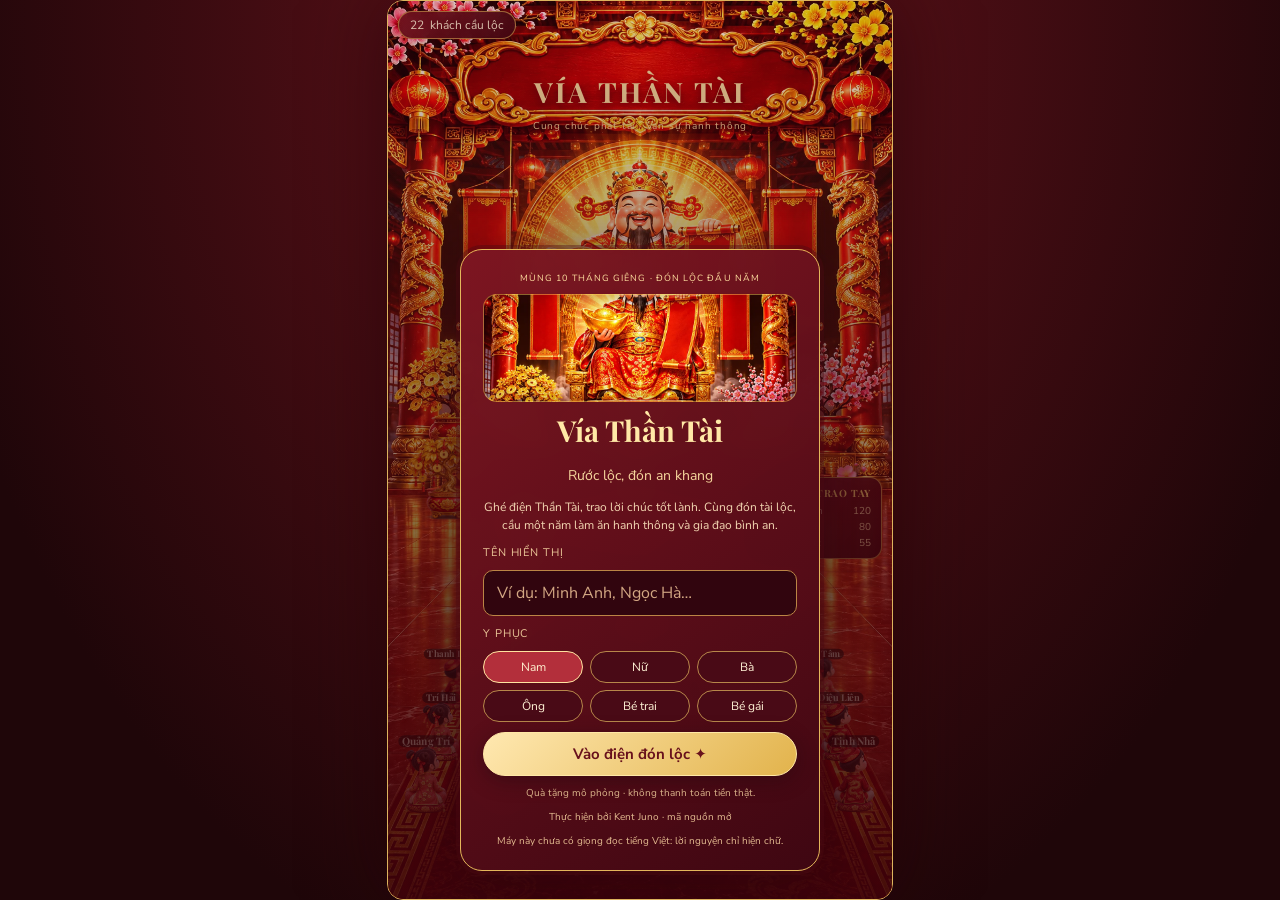
==== commit 8339edf9: "Recover live dashboard sockets and queue complete TTS with fallback for gifts and xin vía" ====
--- a/index.html
+++ b/index.html
@@ -112,7 +112,7 @@
     <span class="row">
       <button class="btn" id="nextTrack" hidden title="Bài kế tiếp"><span id="nowPlaying">♪</span> ›</button>
       <button class="btn" id="mute" hidden aria-pressed="false">Tắt nhạc</button>
-      <button class="btn" id="fortuneButton" hidden>Xin quẻ tài lộc</button>
+      <button class="btn" id="fortuneButton" hidden>Xin vía tài lộc</button>
       <button class="btn" id="leave" hidden>Rời</button>
     </span>
   </div>
@@ -246,7 +246,7 @@
     if(!('speechSynthesis' in window)) return;
     if(!viVoice){ pickViVoice(); }
     if(!viVoice){ if(!ttsWarned){ ttsWarned=true; say('Hệ thống',' Máy này chưa có giọng tiếng Việt nên không đọc thành tiếng.'); } return; }
-    speechSynthesis.cancel(); const u=new SpeechSynthesisUtterance(text); u.voice=viVoice; u.lang=viVoice.lang; u.rate=.95; u.pitch=.95; u.onstart=()=>setDuck(true); u.onend=u.onerror=()=>setDuck(false); speechSynthesis.speak(u);
+    const u=new SpeechSynthesisUtterance(text); u.voice=viVoice; u.lang=viVoice.lang; u.rate=.95; u.pitch=.95; u.onstart=()=>setDuck(true); u.onend=u.onerror=()=>setDuck(false); speechSynthesis.speak(u);
   } catch(e){}
 }
 
@@ -299,7 +299,7 @@
 document.getElementById('fortuneButton').addEventListener('click',()=>{
   if(!me||Date.now()-lastFortune<15000)return;lastFortune=Date.now();
   const f=ProsperityFortunes[Math.floor(Math.random()*ProsperityFortunes.length)];
-  say(me.name,` xin quẻ ${f.number} · ${f.title}. ${f.wish}`);showToast(`Quẻ ${f.number} · ${f.title} — ${f.advice}`);ttsSpeak(`${me.name}. ${f.wish}`);
+  say(me.name,` xin vía ${f.number} · ${f.title}. ${f.wish}`);showToast(`Vía ${f.number} · ${f.title} — ${f.advice}`);ttsSpeak(`${me.name} xin vía tài lộc. ${f.title}. ${f.verse} ${f.advice} ${f.wish}`);
 });
 document.getElementById('nextTrack').addEventListener('click', ()=>{ if(AC) playTrack(trackIdx+1); });
 document.getElementById('mute').addEventListener('click', e=>{ muted=!muted; if(master) master.gain.value=muted?0:.8; e.currentTarget.textContent=muted?'Bật nhạc':'Tắt nhạc'; e.currentTarget.setAttribute('aria-pressed',muted); });
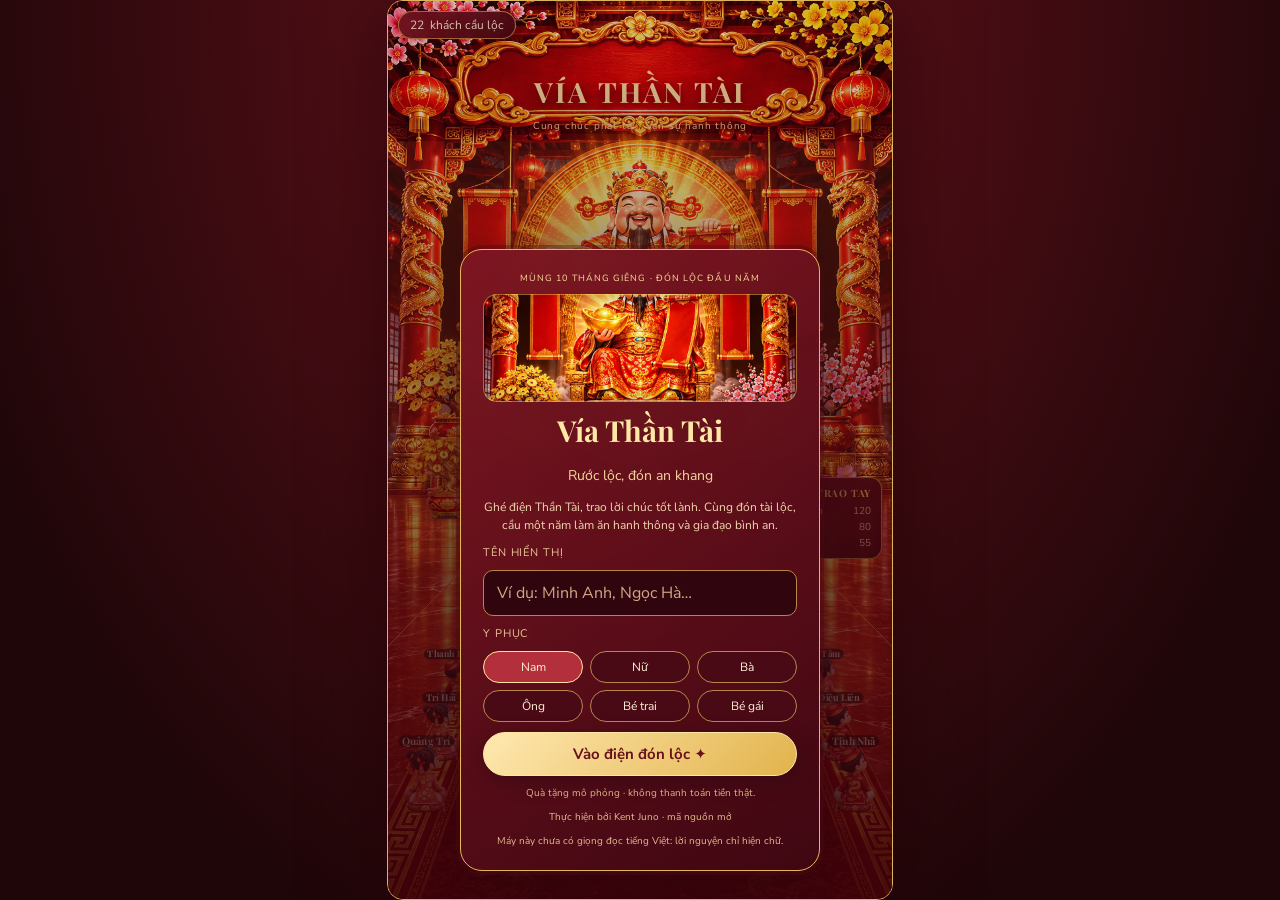
==== commit d9f9748d: "Play the two supplied MP3s and default to Hoai My at neutral pitch and +2% speed" ====
--- a/index.html
+++ b/index.html
@@ -203,29 +203,13 @@
 const DEMO = ['Diệu Hạnh','Minh Tâm','Thiện Đức','Huệ An','Tịnh Nhã','Quảng Trí','Chơn Như','Pháp Hỷ','Nguyên Thanh','Tâm Đăng','Diệu Liên','Trí Hải','Phước Lộc','Hạnh Nguyện','Như Ý','Bảo Châu','Thanh Lương','Từ Tâm','An Lạc','Giác Hoa','Tuệ Minh','Liên Hương'];
 DEMO.forEach((n,i)=>{ const v = addVisitor(n, SKINS[i%SKINS.length], true); v.coins = [120,80,55,30,20,12,8,5][i]||0; });
 
-/* ---- audio: Web Audio drone + bell + mõ, no files ---- */
-let AC=null, master=null, muted=false, mokTimer=null, bellTimer=null, me=null, haloPulse=0;
-/* Music: Gemini-made tracks played in order, crossfaded, ducked under TTS. Bell + mõ stay synthesized. */
-const TRACKS = []; // Optional licensed background tracks can be added here.
-let musicGain=null, musicEls=[], trackIdx=0, duck=1, festiveMusic=null;
+/* ---- Owner-supplied MP3 playlist ---- */
+let AC=null,master=null,muted=false,me=null,haloPulse=0,musicGain=null,festiveMusic=null;
 function audioStart(){
-  if (AC) return;
-  AC = new (window.AudioContext||window.webkitAudioContext)(); master = AC.createGain(); master.gain.value=.8; master.connect(AC.destination);
-  musicGain = AC.createGain(); musicGain.gain.value=.55; musicGain.connect(master);
-  festiveMusic=new ProsperityMusic(AC,musicGain);festiveMusic.start();AC.resume().catch(()=>{});
-}
-function playTrack(i){
-  if (!TRACKS.length) return;
-  trackIdx = (i+TRACKS.length)%TRACKS.length; const tr = TRACKS[trackIdx];
-  const el = new Audio(tr.src); el.preload='auto'; el.crossOrigin='anonymous';
-  const src = AC.createMediaElementSource(el), g = AC.createGain(); g.gain.value=0; src.connect(g); g.connect(musicGain);
-  const now = AC.currentTime; g.gain.linearRampToValueAtTime(1, now+4);
-  for (const old of musicEls){ old.g.gain.cancelScheduledValues(now); old.g.gain.setValueAtTime(old.g.gain.value, now); old.g.gain.linearRampToValueAtTime(0, now+4); setTimeout(()=>{ try{old.el.pause();}catch(e){} }, 4200); }
-  musicEls = [{el,g}];
-  el.addEventListener('timeupdate', ()=>{ if (el.duration && el.duration-el.currentTime < 4 && !el._next){ el._next=true; playTrack(trackIdx+1); } });
-  el.addEventListener('error', ()=>{ if (TRACKS.length>1 && !el._next){ el._next=true; playTrack(trackIdx+1); } });
-  el.play().catch(()=>{});
-  const nt=document.getElementById('nowPlaying'); if (nt) nt.textContent = '♪ ' + tr.name;
+  if(AC)return;
+  AC=new (window.AudioContext||window.webkitAudioContext)();master=AC.createGain();master.gain.value=.8;master.connect(AC.destination);
+  musicGain=AC.createGain();musicGain.gain.value=.55;musicGain.connect(master);
+  festiveMusic=new ProsperityMusic(AC,musicGain,{onError:showToast,onTrack:i=>{document.getElementById('nowPlaying').textContent='♪ Nhạc '+i;}});festiveMusic.start();AC.resume().catch(()=>{});
 }
 function setDuck(on){ if(!musicGain) return; const t=AC.currentTime; musicGain.gain.cancelScheduledValues(t); musicGain.gain.setValueAtTime(musicGain.gain.value,t); musicGain.gain.linearRampToValueAtTime(on?.18:.55, t+.4); }
 // Pick a Vietnamese voice explicitly. Setting lang alone is not enough: with no vi voice installed the browser
@@ -234,7 +218,7 @@
 function pickViVoice(){
   try {
     const vs = speechSynthesis.getVoices().filter(v => /^vi([-_]|$)/i.test(v.lang));
-    const rank = v => (/natural|online|neural/i.test(v.name)?4:0) + (/hoaimy|namminh/i.test(v.name)?2:0) + (/google/i.test(v.name)?1:0);
+    const rank = v => (/natural|online|neural/i.test(v.name)?4:0) + (/hoai.?my/i.test(v.name)?10:0) + (/google/i.test(v.name)?1:0);
     viVoice = vs.sort((a,b)=>rank(b)-rank(a))[0] || null;
   } catch(e){ viVoice = null; }
   const el = document.getElementById('voiceInfo');
@@ -246,7 +230,7 @@
     if(!('speechSynthesis' in window)) return;
     if(!viVoice){ pickViVoice(); }
     if(!viVoice){ if(!ttsWarned){ ttsWarned=true; say('Hệ thống',' Máy này chưa có giọng tiếng Việt nên không đọc thành tiếng.'); } return; }
-    const u=new SpeechSynthesisUtterance(text); u.voice=viVoice; u.lang=viVoice.lang; u.rate=.95; u.pitch=.95; u.onstart=()=>setDuck(true); u.onend=u.onerror=()=>setDuck(false); speechSynthesis.speak(u);
+    const u=new SpeechSynthesisUtterance(text); u.voice=viVoice; u.lang=viVoice.lang; u.rate=1.02; u.pitch=1; u.onstart=()=>setDuck(true); u.onend=u.onerror=()=>setDuck(false); speechSynthesis.speak(u);
   } catch(e){}
 }
 
@@ -291,7 +275,7 @@
   audioStart();
   me = addVisitor(name, mySkin, false, true);
   gate.hidden=true; document.getElementById('me').hidden=false; document.getElementById('meName').textContent=name;
-  for (const id of ['mute','leave','gifts','fortuneButton']) document.getElementById(id).hidden=false;
+  for (const id of ['mute','leave','gifts','fortuneButton','nextTrack']) document.getElementById(id).hidden=false;
   say(name,' đã tham gia'); showToast('Hoan nghênh '+name+' tham gia Vía Thần Tài'); ttsSpeak('Hoan nghênh '+name+' tham gia Vía Thần Tài');
 });
 document.getElementById('gifts').addEventListener('click', e=>{ const b=e.target.closest('button'); if(!b||!me) return; donate(me, +b.dataset.coins, b.dataset.fx, SUTRA[Math.floor(Math.random()*SUTRA.length)]); });
@@ -301,9 +285,9 @@
   const f=ProsperityFortunes[Math.floor(Math.random()*ProsperityFortunes.length)];
   say(me.name,` xin vía ${f.number} · ${f.title}. ${f.wish}`);showToast(`Vía ${f.number} · ${f.title} — ${f.advice}`);ttsSpeak(`${me.name} xin vía tài lộc. ${f.title}. ${f.verse} ${f.advice} ${f.wish}`);
 });
-document.getElementById('nextTrack').addEventListener('click', ()=>{ if(AC) playTrack(trackIdx+1); });
+document.getElementById('nextTrack').addEventListener('click', ()=>{ festiveMusic?.next(); });
 document.getElementById('mute').addEventListener('click', e=>{ muted=!muted; if(master) master.gain.value=muted?0:.8; e.currentTarget.textContent=muted?'Bật nhạc':'Tắt nhạc'; e.currentTarget.setAttribute('aria-pressed',muted); });
-document.getElementById('leave').addEventListener('click', ()=>{ removeVisitor(me); me=null; gate.hidden=false; document.getElementById('me').hidden=true; for (const id of ['mute','leave','gifts','nextTrack','fortuneButton']) document.getElementById(id).hidden=true; for (const m of musicEls){ try{m.el.pause();}catch(e){} } musicEls=[]; if(festiveMusic){festiveMusic.stop();festiveMusic=null;} if (AC){ AC.close(); AC=null; } clearInterval(mokTimer); clearInterval(bellTimer); renderBoard(); });
+document.getElementById('leave').addEventListener('click', ()=>{ removeVisitor(me); me=null; gate.hidden=false; document.getElementById('me').hidden=true; for (const id of ['mute','leave','gifts','nextTrack','fortuneButton']) document.getElementById(id).hidden=true; if(festiveMusic){festiveMusic.stop();festiveMusic=null;} if (AC){ AC.close(); AC=null; } renderBoard(); });
 canvas.addEventListener('pointerdown', ()=>{ if(!me||me.state!=='sit') return; const s=SUTRA[Math.floor(Math.random()*SUTRA.length)]; say(me.name,' '+s); me.bow=1; floaters.push({x:me.seat.x,y:me.seat.y-80,vx:0,vy:-70,t:0,life:2,s:.14}); });
 // demo activity: random comments and small gifts from the crowd
 setInterval(()=>{ if (visitors.length<2) return; const v=visitors[Math.floor(Math.random()*visitors.length)]; if (v===me) return;
--- a/assets/prosperity-theme.css
+++ b/assets/prosperity-theme.css
@@ -20,3 +20,7 @@
 .control-page{background:radial-gradient(ellipse at top left,#761a25,#2a060e 70%);min-height:100vh;color:#fff1d3}.control-page header{padding:24px 26px;border:1px solid #e9bd6666;border-radius:18px;background:linear-gradient(130deg,#831b28,#480b17);margin-bottom:24px;box-shadow:inset 0 0 0 5px #dca94a0a}.control-page h1{font:700 27px var(--display);color:#ffe6a0}.control-page .card{font:400 15px/1.5 var(--body);padding:24px;background:linear-gradient(145deg,#67111edb,#3c0813f5);border-color:#d9aa5377}.control-page h2{font:700 19px var(--display);color:#ffe2a0}.control-page input,.control-page select,.control-page textarea{background:#300710;border-color:#ae7c47;color:#fff2d5}.control-page button{background:#841e2a;border-color:#d3a45999;color:#ffe7b3;border-radius:9px;font-weight:700}.control-page button.primary,.control-page button.gold{background:linear-gradient(130deg,#ffe2a0,#d7a748);color:#68121e}.control-page #log{background:#2b0711;border-color:#a87b42aa}.control-page .hint{color:#deb995}.control-page label{color:#f0cca0}.control-page #people td{border-color:#b7804433}.control-page #people td:last-child{color:#f8d68b}
 @media(max-height:700px){#gate form{gap:7px;padding:14px}.gate-art{height:75px}#gate h1{font-size:23px}}
 @media(prefers-reduced-motion:reduce){#gift,#chant{transition:none}}
+
+#guide .guide-action{color:#fff0aa;font-weight:800;background:#c3532f44;border:1px solid #f3cc7666;border-radius:5px;padding:0 3px;box-decoration-break:clone;-webkit-box-decoration-break:clone}#guide .guide-keyword{color:#ffcf86;font-weight:800}#guide{font-size:22px;line-height:1.48}
+
+#guide .guide-action,#guide .guide-term{white-space:nowrap}
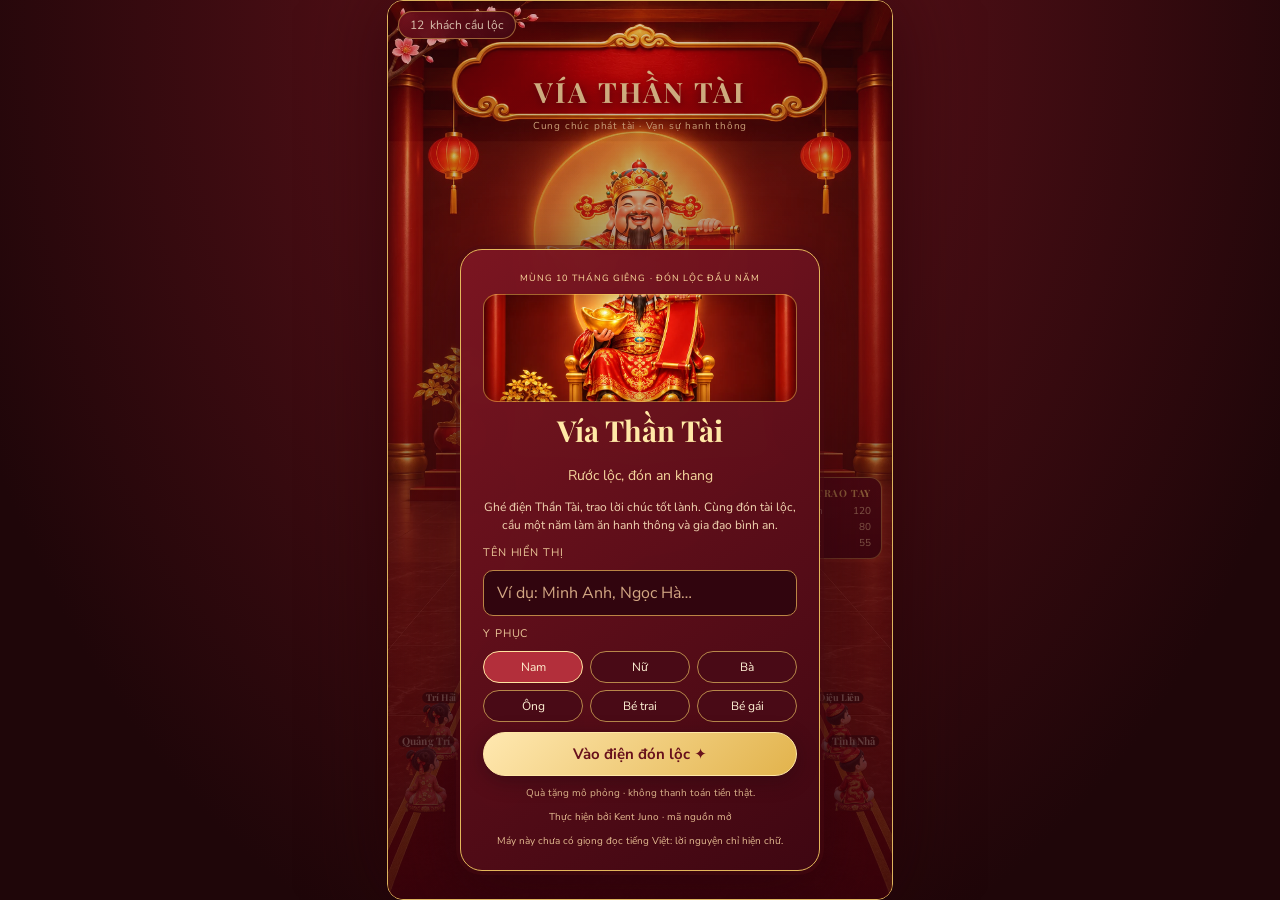
==== commit cb4af530: "Simplify the hall and default to 24 blessings every two minutes with 12 slow bots" ====
--- a/index.html
+++ b/index.html
@@ -6,7 +6,7 @@
 <meta name="description" content="Vía Thần Tài Online: gửi lời cầu chúc bình an, may mắn và tài lộc.">
 <meta name="theme-color" content="#0c0705">
 <meta property="og:title" content="Vía Thần Tài Online">
-<meta property="og:image" content="/assets/artwork/hall-imperial.webp">
+<meta property="og:image" content="/assets/artwork/hall-calm.webp">
 <title>Vía Thần Tài Online</title>
 <link rel="stylesheet" href="assets/fonts/fonts.css">
 <style>
@@ -146,6 +146,7 @@
   </div>
 </div></div>
 
+<script src="assets/blessings.js"></script>
 <script src="assets/fortunes.js"></script>
 <script src="assets/festival-art.js"></script>
 <script src="assets/prosperity-music.js"></script>
@@ -157,7 +158,7 @@
 const SW = 1080, SH = 1920;
 const canvas = document.getElementById('c'), ctx = canvas.getContext('2d');
 const A = {};   // loaded images
-const ASSETS = {hall:'assets/artwork/hall-imperial.webp',man:'assets/artwork/characters-festival.webp',woman:'assets/artwork/characters-festival.webp',grandpa:'assets/artwork/characters-festival.webp',granny:'assets/artwork/characters-festival.webp',boy:'assets/artwork/characters-festival.webp',girl:'assets/artwork/characters-festival.webp',lotus:'assets/artwork/props-festival.webp',petal:'assets/artwork/props-festival.webp',bell:'assets/artwork/props-festival.webp',incense:'assets/artwork/props-festival.webp',tree:'assets/artwork/props-festival.webp',blossom:'assets/artwork/props-festival.webp'};
+const ASSETS = {hall:'assets/artwork/hall-calm.webp',man:'assets/artwork/characters-festival.webp',woman:'assets/artwork/characters-festival.webp',grandpa:'assets/artwork/characters-festival.webp',granny:'assets/artwork/characters-festival.webp',boy:'assets/artwork/characters-festival.webp',girl:'assets/artwork/characters-festival.webp',lotus:'assets/artwork/props-festival.webp',petal:'assets/artwork/props-festival.webp',bell:'assets/artwork/props-festival.webp',incense:'assets/artwork/props-festival.webp',tree:'assets/artwork/props-festival.webp',blossom:'assets/artwork/props-festival.webp'};
 let loaded = 0; const total = Object.keys(ASSETS).length;
 for (const [k,src] of Object.entries(ASSETS)) { const im = FestivalArt.prepare(new Image(),k); im.onload = ()=>{ loaded++; }; im.onerror = ()=>{ loaded++; console.warn('missing', src); }; im.src = src; A[k] = im; }
 
@@ -201,7 +202,7 @@
 
 // demo crowd so the hall never opens empty (replace with live viewers later)
 const DEMO = ['Diệu Hạnh','Minh Tâm','Thiện Đức','Huệ An','Tịnh Nhã','Quảng Trí','Chơn Như','Pháp Hỷ','Nguyên Thanh','Tâm Đăng','Diệu Liên','Trí Hải','Phước Lộc','Hạnh Nguyện','Như Ý','Bảo Châu','Thanh Lương','Từ Tâm','An Lạc','Giác Hoa','Tuệ Minh','Liên Hương'];
-DEMO.forEach((n,i)=>{ const v = addVisitor(n, SKINS[i%SKINS.length], true); v.coins = [120,80,55,30,20,12,8,5][i]||0; });
+DEMO.slice(0,12).forEach((n,i)=>{ const v = addVisitor(n, SKINS[i%SKINS.length], true); v.coins = [120,80,55,30,20,12,8,5][i]||0; });
 
 /* ---- Owner-supplied MP3 playlist ---- */
 let AC=null,master=null,muted=false,me=null,haloPulse=0,musicGain=null,festiveMusic=null;
@@ -247,7 +248,7 @@
 renderBoard();
 
 /* ---- donation: what happens when someone gives ---- */
-const SUTRA = ['Cung chúc phát tài · Vạn sự hanh thông','Chúc gia đạo bình an, sức khỏe dồi dào','Chúc công việc hanh thông, may mắn đủ đầy','Nguyện cầu bình an cho gia đình','Cầu cho cha mẹ được khỏe mạnh','Nguyện điều lành và tài lộc đến với mọi nhà'];
+const SUTRA = globalThis.ProsperityBlessings;
 function donate(v, coins, kind, text){
   v.coins += coins; v.glow = 1; v.bow = 1;
   const big = coins >= 99;
@@ -293,7 +294,7 @@
 setInterval(()=>{ if (visitors.length<2) return; const v=visitors[Math.floor(Math.random()*visitors.length)]; if (v===me) return;
   if (Math.random()<.3) donate(v, [1,1,5,20][Math.floor(Math.random()*4)], ['petal','petal','incense','lotus'][Math.floor(Math.random()*4)], '');
   else { say(v.name,' '+SUTRA[Math.floor(Math.random()*SUTRA.length)]); v.bow=1; }
-}, 4200);
+}, 6000);
 
 /* ---- render ---- */
 let last=performance.now();
@@ -323,7 +324,6 @@
   ctx.restore();
   // candle flicker overlay
   ctx.save(); ctx.globalCompositeOperation='lighter'; ctx.globalAlpha=.06+.04*Math.sin(t*9)*Math.sin(t*13.3); ctx.fillStyle='#ffb347'; ctx.fillRect(0,300,SW,900); ctx.restore();
-  drawSprite(A.tree,120,1120,.36); drawSprite(A.blossom,970,1110,.4);
   // visitors, back to front
   const order=[...visitors].sort((a,b)=>a.y-b.y);
   for (const v of order){
--- a/assets/prosperity-theme.css
+++ b/assets/prosperity-theme.css
@@ -15,7 +15,7 @@
 #fortune{position:absolute;z-index:7;text-align:center;color:#fff2d5}#fortune[hidden]{display:none}#fortune small{color:#f5d089;font:700 17px var(--body);letter-spacing:.12em}#fortune h2{font:700 36px/1.3 var(--display);color:#ffe6a0;margin:10px 0}#fortuneWho{font-size:23px;margin:5px 0 14px}#fortuneVerse{white-space:pre-line;font:700 26px/1.6 var(--display);margin:10px 0;color:#ffe8b1}#fortuneAdvice{font-size:23px;line-height:1.5;margin:10px 0}#fortune .fortune-note{font-size:16px;color:#e5be8e;margin-top:14px}#fortuneClose{position:absolute;right:14px;top:12px;background:transparent;border:0;color:#ffe5a0;font-size:30px;cursor:pointer}
 #unmute{top:auto;bottom:36px;border:2px solid #ffe19a;border-radius:999px;background:linear-gradient(135deg,#ffe4a2,#e3b34d);color:#651019;font:700 24px var(--body);padding:17px 32px;white-space:nowrap;box-shadow:0 8px 25px #3c000a88}#conn{font-size:16px;bottom:12px;right:30px}
 #wrap #stage{border:1px solid #ddb45e;border-radius:16px;background:#3e0710;box-shadow:0 0 80px #210006aa}
-#gate{background:linear-gradient(0deg,#30030cd9,#4e071733)}#gate form{background:linear-gradient(145deg,#7c1622f7,#3f0712fa);border:1px solid #e4b75b;box-shadow:0 0 0 4px #4d0b1366,0 18px 60px #24030c99;border-radius:22px;gap:10px}#gate h1{font-family:var(--display);font-weight:700;color:#ffe8a6}#gate h1 em{font-family:var(--body);color:#f5d59c}#gate p{color:#f1d4b0}#gate input{background:#31050e;border-color:#bb8545;color:#fff0d1}#gate input::placeholder{color:#d3a783}#gate .primary{background:linear-gradient(135deg,#ffe8b0,#e2b34c);color:#68111c;border:1px solid #ffe8a6;font-weight:700}#gate .seg{display:grid;grid-template-columns:repeat(3,minmax(0,1fr));gap:7px}#gate .seg button{padding:7px 4px;font-size:12px;background:#490a16;border-color:#b7874a}#gate .seg button[aria-pressed="true"]{background:#b32f3b;border-color:#ffe3a0;color:#fff0cf}#gate .hint{font-size:10px;color:#e4bc91}.eyebrow{color:#ffe0a0}.gate-art{align-self:center;width:100%;height:108px;border-radius:14px;border:1px solid #e3b65288;background:url('./artwork/hall-imperial.webp') center 31%/cover no-repeat;box-shadow:inset 0 0 20px #31050e55}.scene-title{font:700 clamp(16px,3.4vh,28px) var(--display);text-shadow:0 3px 10px #4c000b;color:#ffe8a6}.scene-title span{font-family:var(--body);color:#ffdda0}
+#gate{background:linear-gradient(0deg,#30030cd9,#4e071733)}#gate form{background:linear-gradient(145deg,#7c1622f7,#3f0712fa);border:1px solid #e4b75b;box-shadow:0 0 0 4px #4d0b1366,0 18px 60px #24030c99;border-radius:22px;gap:10px}#gate h1{font-family:var(--display);font-weight:700;color:#ffe8a6}#gate h1 em{font-family:var(--body);color:#f5d59c}#gate p{color:#f1d4b0}#gate input{background:#31050e;border-color:#bb8545;color:#fff0d1}#gate input::placeholder{color:#d3a783}#gate .primary{background:linear-gradient(135deg,#ffe8b0,#e2b34c);color:#68111c;border:1px solid #ffe8a6;font-weight:700}#gate .seg{display:grid;grid-template-columns:repeat(3,minmax(0,1fr));gap:7px}#gate .seg button{padding:7px 4px;font-size:12px;background:#490a16;border-color:#b7874a}#gate .seg button[aria-pressed="true"]{background:#b32f3b;border-color:#ffe3a0;color:#fff0cf}#gate .hint{font-size:10px;color:#e4bc91}.eyebrow{color:#ffe0a0}.gate-art{align-self:center;width:100%;height:108px;border-radius:14px;border:1px solid #e3b65288;background:url('./artwork/hall-calm.webp') center 31%/cover no-repeat;box-shadow:inset 0 0 20px #31050e55}.scene-title{font:700 clamp(16px,3.4vh,28px) var(--display);text-shadow:0 3px 10px #4c000b;color:#ffe8a6}.scene-title span{font-family:var(--body);color:#ffdda0}
 .chip,.btn,#board{background:linear-gradient(135deg,#77121de8,#3e0710ee);border-color:#d9aa53bb}.btn.primary{background:#b52b37}.btn.gift b{font-family:var(--display);font-weight:700;color:#ffe5a0}.btn.gift small{color:#f1d3a4}
 .control-page{background:radial-gradient(ellipse at top left,#761a25,#2a060e 70%);min-height:100vh;color:#fff1d3}.control-page header{padding:24px 26px;border:1px solid #e9bd6666;border-radius:18px;background:linear-gradient(130deg,#831b28,#480b17);margin-bottom:24px;box-shadow:inset 0 0 0 5px #dca94a0a}.control-page h1{font:700 27px var(--display);color:#ffe6a0}.control-page .card{font:400 15px/1.5 var(--body);padding:24px;background:linear-gradient(145deg,#67111edb,#3c0813f5);border-color:#d9aa5377}.control-page h2{font:700 19px var(--display);color:#ffe2a0}.control-page input,.control-page select,.control-page textarea{background:#300710;border-color:#ae7c47;color:#fff2d5}.control-page button{background:#841e2a;border-color:#d3a45999;color:#ffe7b3;border-radius:9px;font-weight:700}.control-page button.primary,.control-page button.gold{background:linear-gradient(130deg,#ffe2a0,#d7a748);color:#68121e}.control-page #log{background:#2b0711;border-color:#a87b42aa}.control-page .hint{color:#deb995}.control-page label{color:#f0cca0}.control-page #people td{border-color:#b7804433}.control-page #people td:last-child{color:#f8d68b}
 @media(max-height:700px){#gate form{gap:7px;padding:14px}.gate-art{height:75px}#gate h1{font-size:23px}}
@@ -24,3 +24,10 @@
 #guide .guide-action{color:#fff0aa;font-weight:800;background:#c3532f44;border:1px solid #f3cc7666;border-radius:5px;padding:0 3px;box-decoration-break:clone;-webkit-box-decoration-break:clone}#guide .guide-keyword{color:#ffcf86;font-weight:800}#guide{font-size:22px;line-height:1.48}
 
 #guide .guide-action,#guide .guide-term{white-space:nowrap}
+
+/* Compact blessings sit in the gap between side cards, at the statue's feet. */
+#plaque{top:98px}
+#chant,#gift{left:325px;right:325px;top:850px;padding:18px 20px;border-radius:16px}
+#gift .who{font-size:30px;line-height:1.25}#gift .what{font-size:20px;line-height:1.4}#gift .pray{font-size:21px;line-height:1.45;margin-top:10px}
+#chant h4{font-size:19px;letter-spacing:.02em}#chant p{font-size:22px;line-height:1.45}
+#guide{font-size:22px;line-height:1.48}
